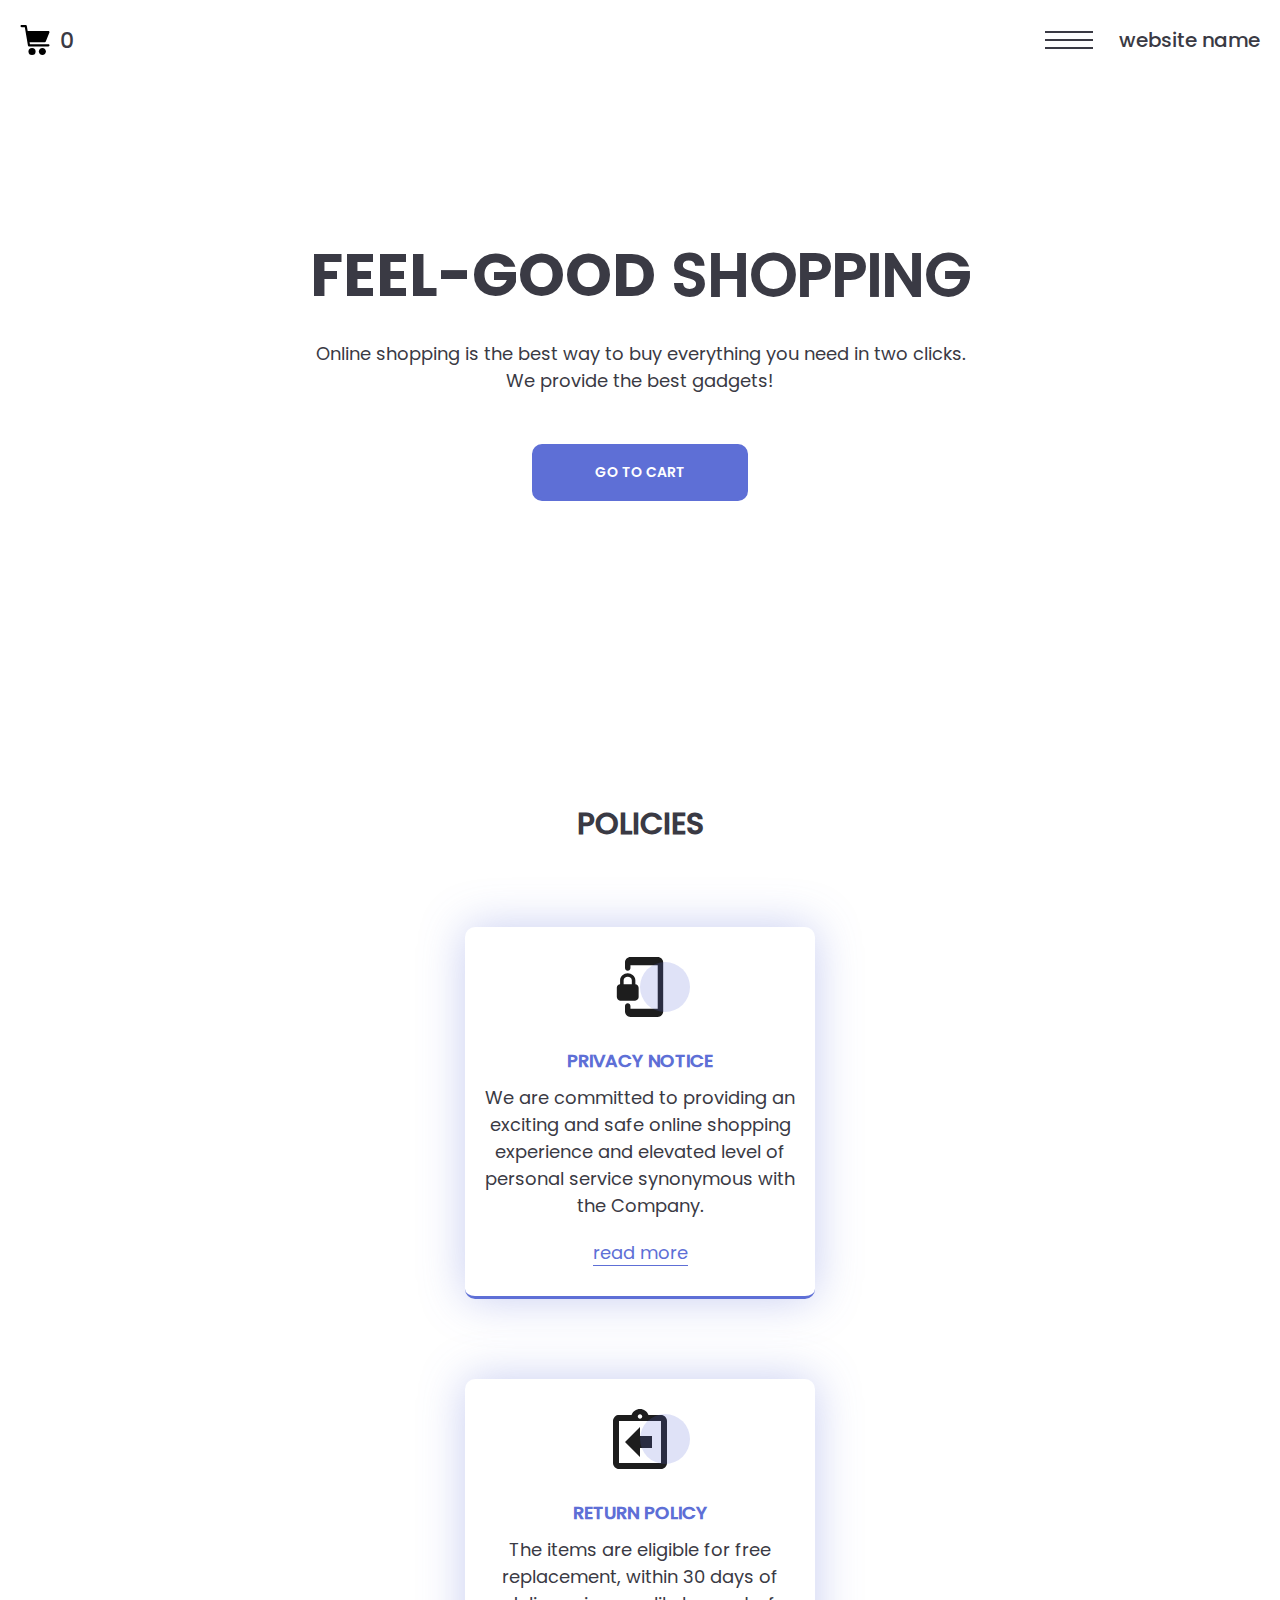
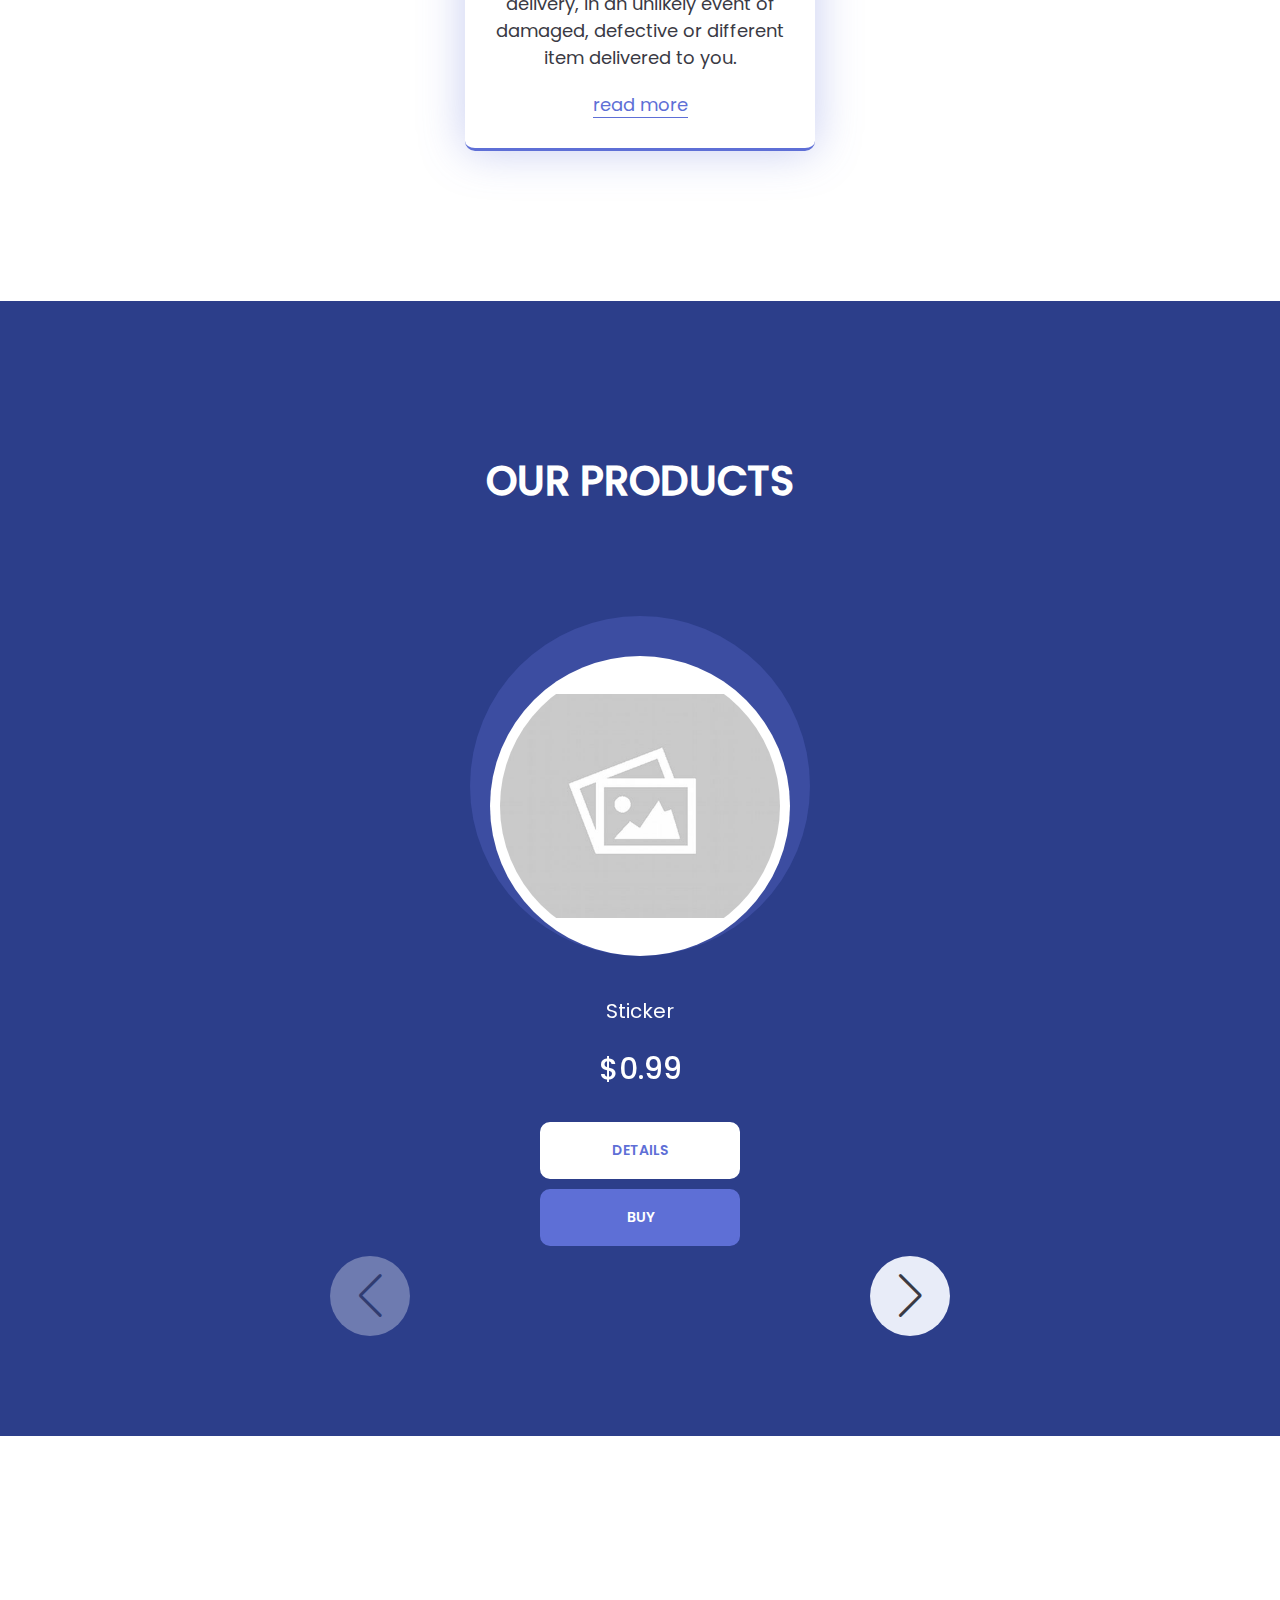
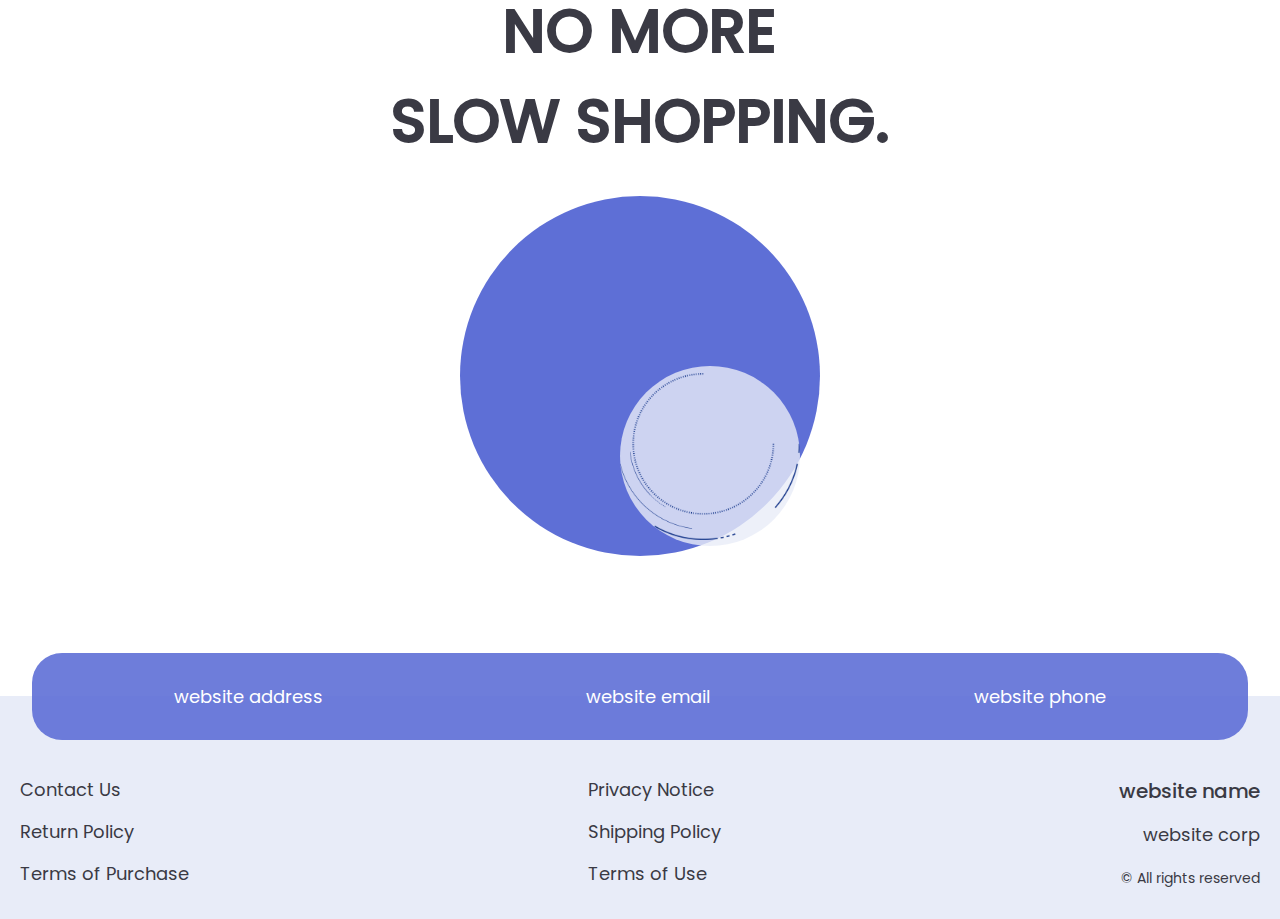
==== index.html @ f6cafefd "+" ====
<!DOCTYPE html>
<html lang="en">

<head>
  <meta charset="UTF-8" />
  <meta http-equiv="X-UA-Compatible" content="IE=edge" />
  <meta name="viewport" content="width=device-width, initial-scale=1.0" />
  <link rel="stylesheet" href="./css/style.css" />
  <title>Shop</title>


</head>

<body>


  <div class="wrapper">


    <div class="error__overlay js_error__overlay">
      <div class="error">
        <span class="text bold error__text error__title">ERROR:</span>
        <p class="text error__text">You cannot add more than $500 worth of items to your cart.</p>
        <p class="text error__text">The selected item will not be added.</p>
        <button class="text error__btn js_error__btn">close</button>
      </div>
    </div>

    <main class="main">

    <div class="header__wrapper">
      <div class="container">
        <header class="header">

          <div class="header__flex">
            <button class="header__btn js_menu-btn">
              <span></span>
            </button>
            <a href="./index.html" class="header__logo logo js_website-name">website name</a>

          </div>
          <a href="./shop.html" class="cart__btn">
            <svg xmlns="http://www.w3.org/2000/svg" xmlns:xlink="http://www.w3.org/1999/xlink" x="0px" y="0px"
              viewBox="0 0 424.449 424.449" style="enable-background:new 0 0 424.449 424.449;" xml:space="preserve">
              <g>
                <g>
                  <g>
                    <circle cx="170.241" cy="374.273" r="50.176"></circle>
                    <path d="M316.673,324.098L316.673,324.098c-27.711,0-50.176,22.465-50.176,50.176s22.465,50.176,50.176,50.176
                 c27.711,0,50.176-22.465,50.176-50.176S344.384,324.098,316.673,324.098z"></path>
                    <path d="M402.177,272.897H140.545l-5.12-29.696h215.04c6.326,0.019,12.017-3.843,14.336-9.728l51.2-129.024
                 c3.111-7.892-0.766-16.812-8.658-19.922c-1.808-0.713-3.735-1.076-5.678-1.07H108.801L96.513,12.801
                 c-1.262-7.471-7.784-12.906-15.36-12.8h-58.88c-8.483,0-15.36,6.877-15.36,15.36s6.877,15.36,15.36,15.36h46.08l44.032,260.096
                 c1.262,7.471,7.784,12.906,15.36,12.8h274.432c8.483,0,15.36-6.877,15.36-15.36C417.537,279.774,410.66,272.897,402.177,272.897z
                 "></path>
                  </g>
                </g>
              </g>
            </svg>
            <span class="cart__span js_cart__span">0</span>
          </a>
          <nav class="nav js_menu">
            <ul class="nav__list">
              <li class="nav__item">
                <a href="./contacts.html" class="nav__link">Contact Us</a>
              </li>
              <li class="nav__item">
                <a href="./privacy.html" class="nav__link">Privacy Notice</a>
              </li>
              <li class="nav__item">
                <a href="./purchase.html" class="nav__link">Terms of Purchase</a>
              </li>
              <li class="nav__item">
                <a href="./return.html" class="nav__link">Return Policy</a>
              </li>
              <li class="nav__item">
                <a href="./shipping.html" class="nav__link">Shipping Policy</a>
              </li>
              <li class="nav__item">
                <a href="./use.html" class="nav__link">Terms of Use</a>
              </li>
            </ul>
          </nav>
        </header>
      </div>
    </div>


    

    
      <div class="hero__wrapper"> 
        <div class="container">
          <section class="hero">

            <div class="hero__block">
              <h1 class="title"><span>Feel-good</span> shopping</h1>
              <p class="text text--mb">Online shopping is the best way to buy everything you need in two clicks.
                <br>We provide the best gadgets!</p>
              <a href="./shop.html" class="btn">go to cart</a>
              </div>    
          </section>
        </div>
        <div class="hero-img__box">
          <img src="./img/bg.jpeg" alt="" class="img">
        </div>
      </div>

      <div class="policy__wrapper">
        <div class="container">
          <section class="policy">
            <h3 class="sub-title">Policies</h3>
            <ul class="policy__list">
              <li class="policy__item">
                <div class="policy__block">
                  <div class="policy__icon-box">
                    <svg class="policy__icon" viewBox="0 0 17 22" version="1.1" xmlns="http://www.w3.org/2000/svg" xmlns:xlink="http://www.w3.org/1999/xlink">
   
                      <g id="Icons" stroke="none" stroke-width="1" fill="none" fill-rule="evenodd">
                          <g id="Rounded" transform="translate(-682.000000, -1261.000000)">
                              <g id="Communication" transform="translate(100.000000, 1162.000000)">
                                  <g id="-Round-/-Communication-/-phonelink_lock" transform="translate(578.000000, 98.000000)">
                                      <g transform="translate(0.000000, 0.000000)">
                                          <polygon id="Path" points="0 0 24 0 24 24 0 24"></polygon>
                                          <path d="M19,1 L9,1 C7.9,1 7,1.9 7,3 L7,5 C7,5.55 7.45,6 8,6 C8.55,6 9,5.55 9,5 L9,4 L19,4 L19,20 L9,20 L9,19 C9,18.45 8.55,18 8,18 C7.45,18 7,18.45 7,19 L7,21 C7,22.1 7.9,23 9,23 L19,23 C20.1,23 21,22.1 21,21 L21,3 C21,1.9 20.1,1 19,1 Z M10.8,11 L10.8,9.5 C10.8,8.1 9.4,7 8,7 C6.6,7 5.2,8.1 5.2,9.5 L5.2,11 C4.6,11 4,11.6 4,12.2 L4,15.7 C4,16.4 4.6,17 5.2,17 L10.7,17 C11.4,17 12,16.4 12,15.8 L12,12.3 C12,11.6 11.4,11 10.8,11 Z M9.5,11 L6.5,11 L6.5,9.5 C6.5,8.7 7.2,8.2 8,8.2 C8.8,8.2 9.5,8.7 9.5,9.5 L9.5,11 Z" id="🔹Icon-Color" fill="#1D1D1D"></path>
                                      </g>
                                  </g>
                              </g>
                          </g>
                      </g>
                  </svg>
                  </div>
                  <h3 class="policy__title">PRIVACY NOTICE</h3>
                  <p class="text">We are committed to providing an exciting and safe online shopping experience and elevated level of personal service synonymous with the Company.</p>
                  <a href="./privacy.html" class="policy__btn">read more</a>
                </div>
              
              </li>
              <li class="policy__item">
                <div class="policy__block">
                  <div class="policy__icon-box">
                    <svg class="policy__icon" viewBox="0 0 18 20" version="1.1" xmlns="http://www.w3.org/2000/svg" xmlns:xlink="http://www.w3.org/1999/xlink">
   
                      <g id="Icons" stroke="none" stroke-width="1" fill="none" fill-rule="evenodd">
                          <g id="Outlined" transform="translate(-613.000000, -199.000000)">
                              <g id="Action" transform="translate(100.000000, 100.000000)">
                                  <g id="Outlined-/-Action-/-assignment_return" transform="translate(510.000000, 98.000000)">
                                      <g>
                                          <polygon id="Path" points="0 0 24 0 24 24 0 24"></polygon>
                                          <path d="M12,14 L16,14 L16,10 L12,10 L12,7 L7,12 L12,17 L12,14 Z M19,3 L14.82,3 C14.4,1.84 13.3,1 12,1 C10.7,1 9.6,1.84 9.18,3 L5,3 C4.86,3 4.73,3.01 4.6,3.04 C4.21,3.12 3.86,3.32 3.59,3.59 C3.41,3.77 3.26,3.99 3.16,4.23 C3.06,4.46 3,4.72 3,5 L3,19 C3,19.27 3.06,19.54 3.16,19.78 C3.26,20.02 3.41,20.23 3.59,20.42 C3.86,20.69 4.21,20.89 4.6,20.97 C4.73,20.99 4.86,21 5,21 L19,21 C20.1,21 21,20.1 21,19 L21,5 C21,3.9 20.1,3 19,3 Z M12,2.75 C12.41,2.75 12.75,3.09 12.75,3.5 C12.75,3.91 12.41,4.25 12,4.25 C11.59,4.25 11.25,3.91 11.25,3.5 C11.25,3.09 11.59,2.75 12,2.75 Z M19,19 L5,19 L5,5 L19,5 L19,19 Z" id="🔹-Icon-Color" fill="#1D1D1D"></path>
                                      </g>
                                  </g>
                              </g>
                          </g>
                      </g>
                  </svg>
                  </div>
                  <h3 class="policy__title">RETURN POLICY</h3>
                  <p class="text">The items are eligible for free replacement, within 30 days of delivery, in an unlikely event of damaged, defective or different item delivered to you.</p>
                  <a href="./return.html" class="policy__btn">read more</a>
                </div>
               
              </li>
            </ul>
          </section>
        </div>
      </div>
     
   

      <div class="products__wrapper hero-products" >
        <div class="container">
        <section class="products">
       
          <h3 class="products__title">Our Products</h3>
            <div class="sub-title__box">
              <p class="text success-message js_success-message">Success! You have added <span
                  class="js_success-product-name"></span> to your shopping cart!</p>
            </div>
          

            <div class="swiper mySwiper">
              <div class="swiper-wrapper js_products__list">
              </div>
              <div class="swiper-button-next"></div>
              <div class="swiper-button-prev"></div>
            </div>

        </section>
      </div>
      </div>



      <div class="phrase__wrapper">
        <div class="container">
          <section class="phrase">
            <h4 class="title">No more <br>slow shopping.</h4>
            <div class="phrase__img-box">
            </div>
          </section>
        </div>
      </div>



</main>
   
  
   
 
   
    <div class="footer__wrapper">
      <div class="footer__wrapper-contacts">
        <ul class="footer__contacts-list">
          <li class="footer__contacts-item">
            <p class="text js_website-address"></p>
          </li>
          <li class="footer__contacts-item">
            <a href="" class="footer__link js_website-email"></a>
          </li>
          <li class="footer__contacts-item">
            <a href="" class="footer__link js_website-phone"></a>
          </li>
        </ul>
      </div>
      <footer class="footer">
        <div class="footer__top">
          <div class="container">
            <div class="footer__policies">
              <div class="footer__block">
                <ul class="sub-list">
                  <li class="item">
                    <a href="./contacts.html" class="footer__link">Contact Us</a>
                  </li>
                  <li class="item">
                    <a href="./return.html" class="footer__link">Return Policy</a>
                  </li>
                  <li class="item">
                    <a href="./purchase.html" class="footer__link">Terms of Purchase</a>
                  </li>
             
                </ul>
              </div>
              <div class="footer__block">
                <ul class="sub-list">
                  <li class="item">
                    <a href="./privacy.html" class="footer__link">Privacy Notice</a>
                  </li>
                  <li class="item">
                    <a href="./shipping.html" class="footer__link">Shipping Policy</a>
                  </li>
                  <li class="item">
                    <a href="./use.html" class="footer__link">Terms of Use</a>
                  </li>
                </ul>
              </div>
              <div class="footer__block footer__block--rg">
                <ul class="sub-list">
                  <li class="item">
                    <a href="./index.html" class="footer__logo logo js_website-name"></a>
                  </li>
                  <li class="item">
                    <p class="text text--mb js_website-corp"></p>
                  </li>
                  <li class="item">
                    <span class="footer__span">© All rights reserved</span>
                  </li>
                </ul>
              </div>

            </div>
          </div>
        </div>
      </footer>

    </div>
 
  </div>





  <script type="module" src="./js/cart.js"></script>
  <script type="module" src="./js/add-to-cart.js"></script>
  <script type="module" src="./js/on-load.js"></script>
  <script type="module" src="./js/website-data.js"></script>
  <script>
    const menuBtn = document.querySelector('.js_menu-btn');
    const menu = document.querySelector('.js_menu');
    menuBtn.addEventListener('click', () => {
      menuBtn.classList.toggle('active');
      menu.classList.toggle('open-menu');
      document.body.classList.toggle('open-menu');
    })
  </script>
   <script src="./js/swiper-bundle.min.js"></script>
   <script>
       document.addEventListener("DOMContentLoaded", function(event) {
        const swiper = new Swiper(".mySwiper", {
          navigation: {
          nextEl: ".swiper-button-next",
          prevEl: ".swiper-button-prev",
        },
        slidesPerView: 1,
        spaceBetween: 30,
       });
      });
   </script>


</body>

</html>
---- css/style.css ----
@import './swiper-bundle.min.css';
@import './fonts.css';
@import './vars.css';
@import './utils.css';
@import './header.css';
@import './footer.css';
@import './hero.css';
@import './products.css';
@import './product.css';
@import './text-section.css';
@import './order.css';
@import './thank-you.css';
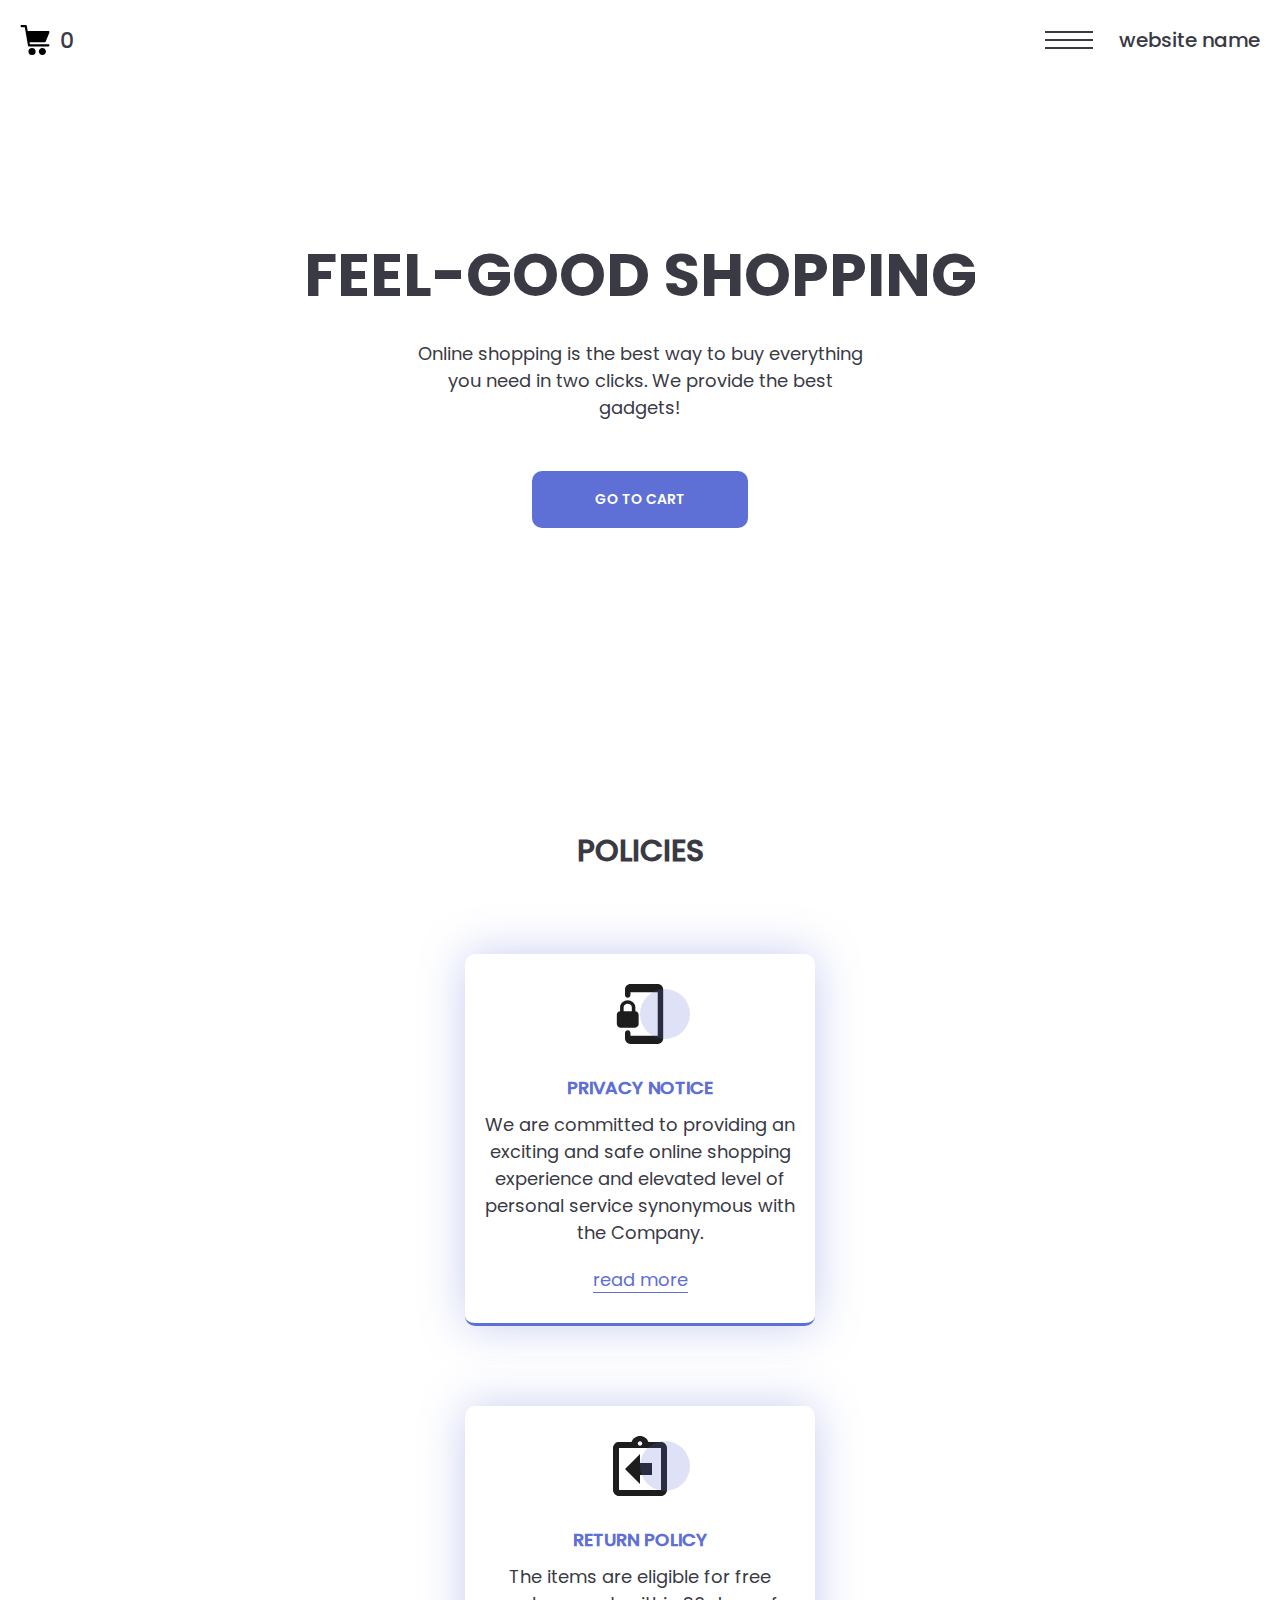
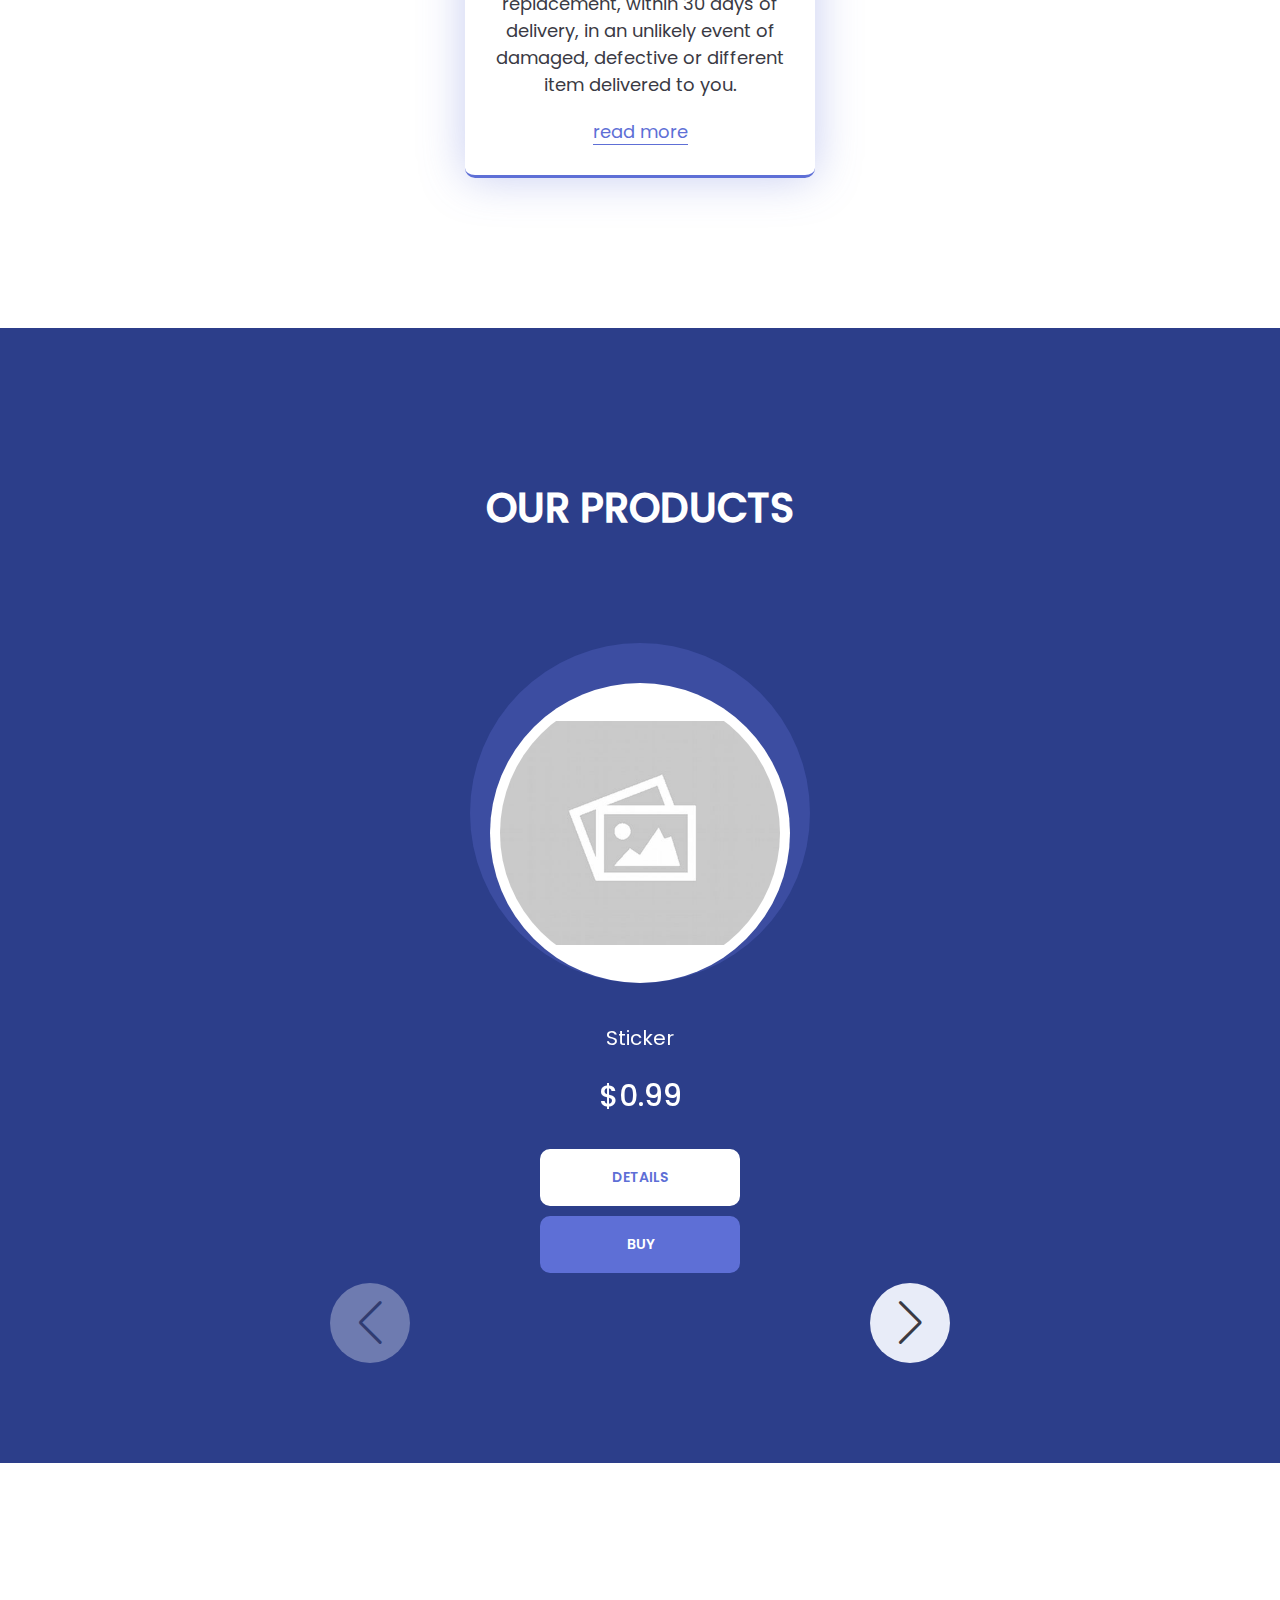
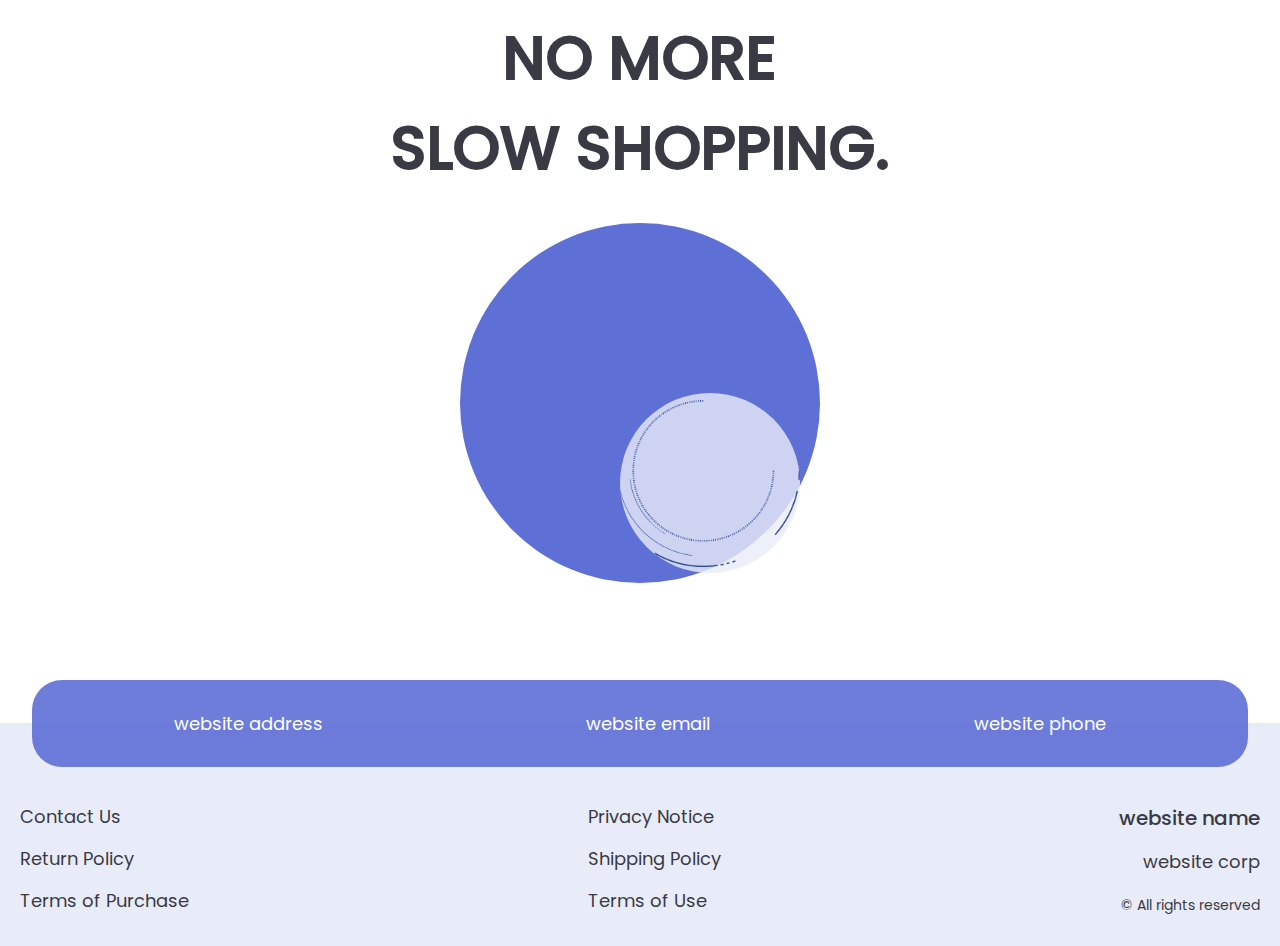
==== commit adc767b6: "+" ====
--- a/index.html
+++ b/index.html
@@ -94,9 +94,8 @@
           <section class="hero">
 
             <div class="hero__block">
-              <h1 class="title"><span>Feel-good</span> shopping</h1>
-              <p class="text text--mb">Online shopping is the best way to buy everything you need in two clicks.
-                <br>We provide the best gadgets!</p>
+              <h1 class="title"><span class="js_main-title"></span></h1>
+              <p class="text text--mb js_sub-title"></p>
               <a href="./shop.html" class="btn">go to cart</a>
               </div>    
           </section>
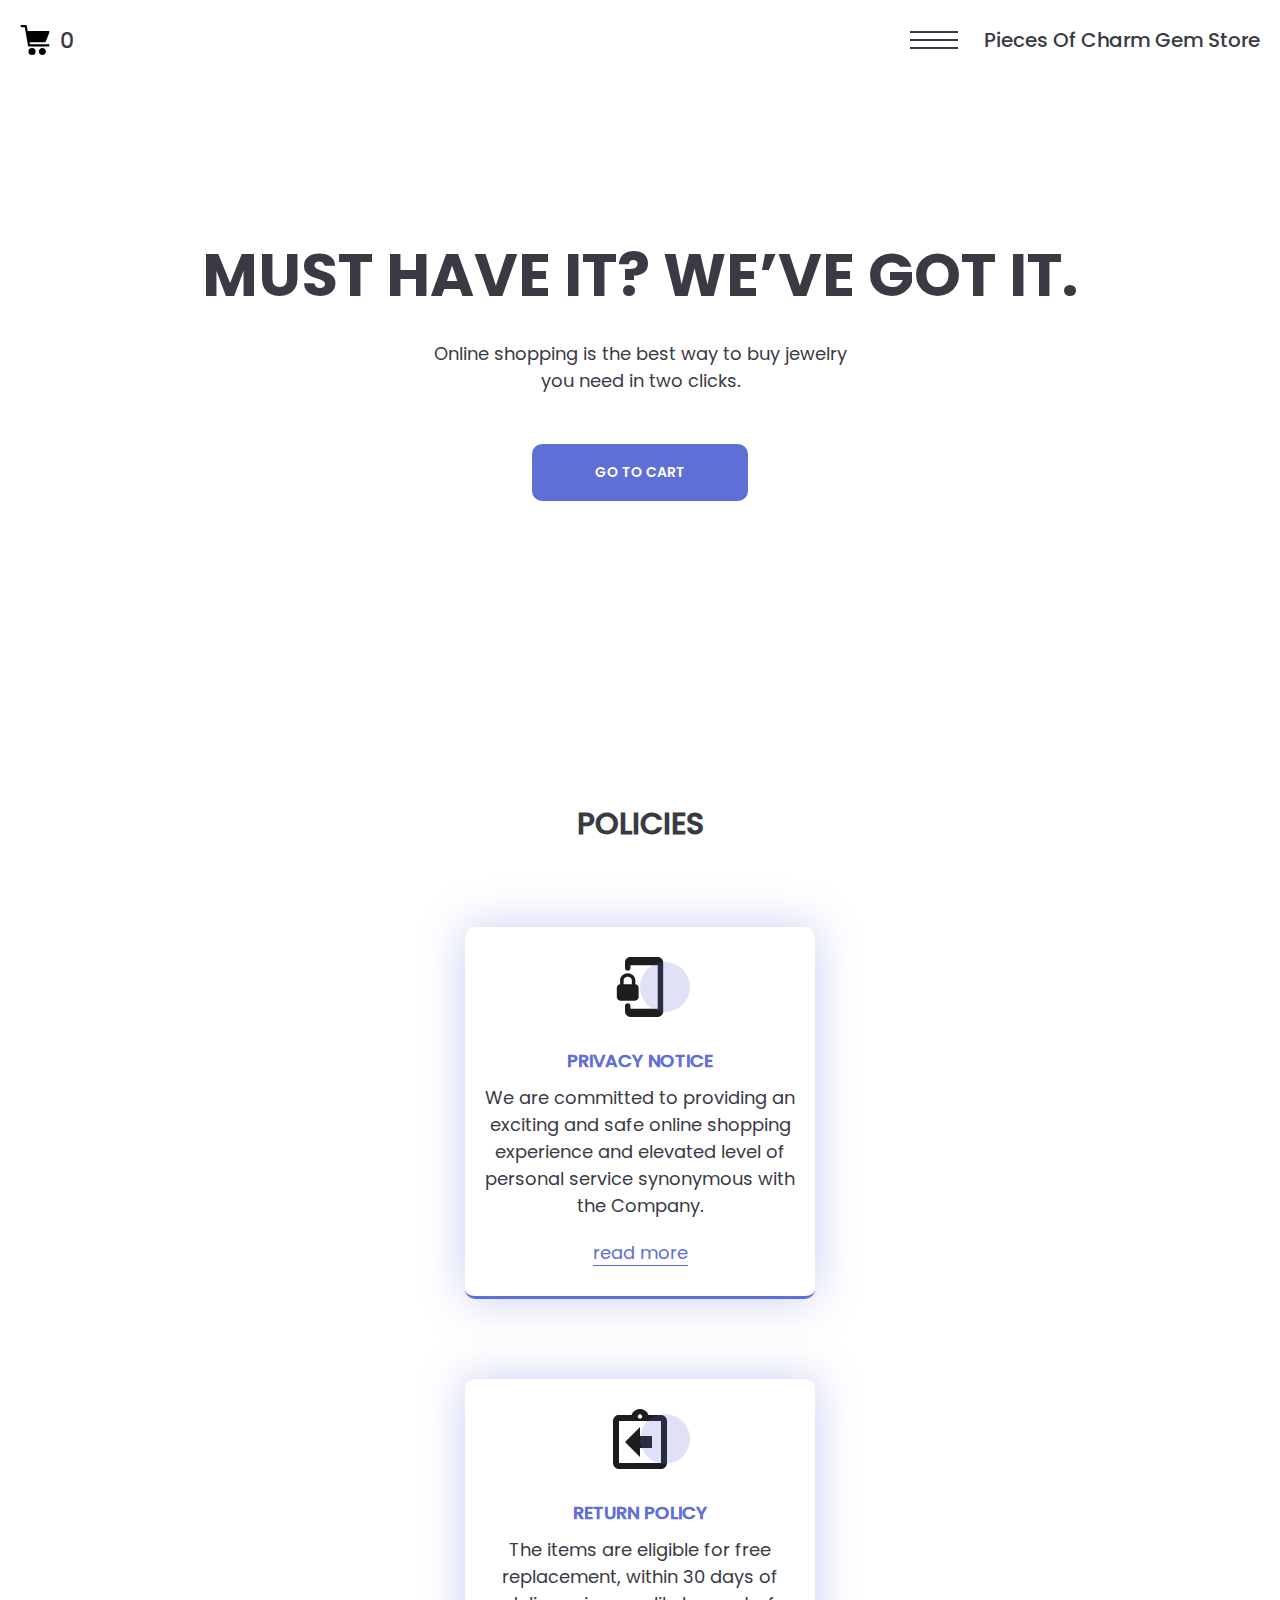
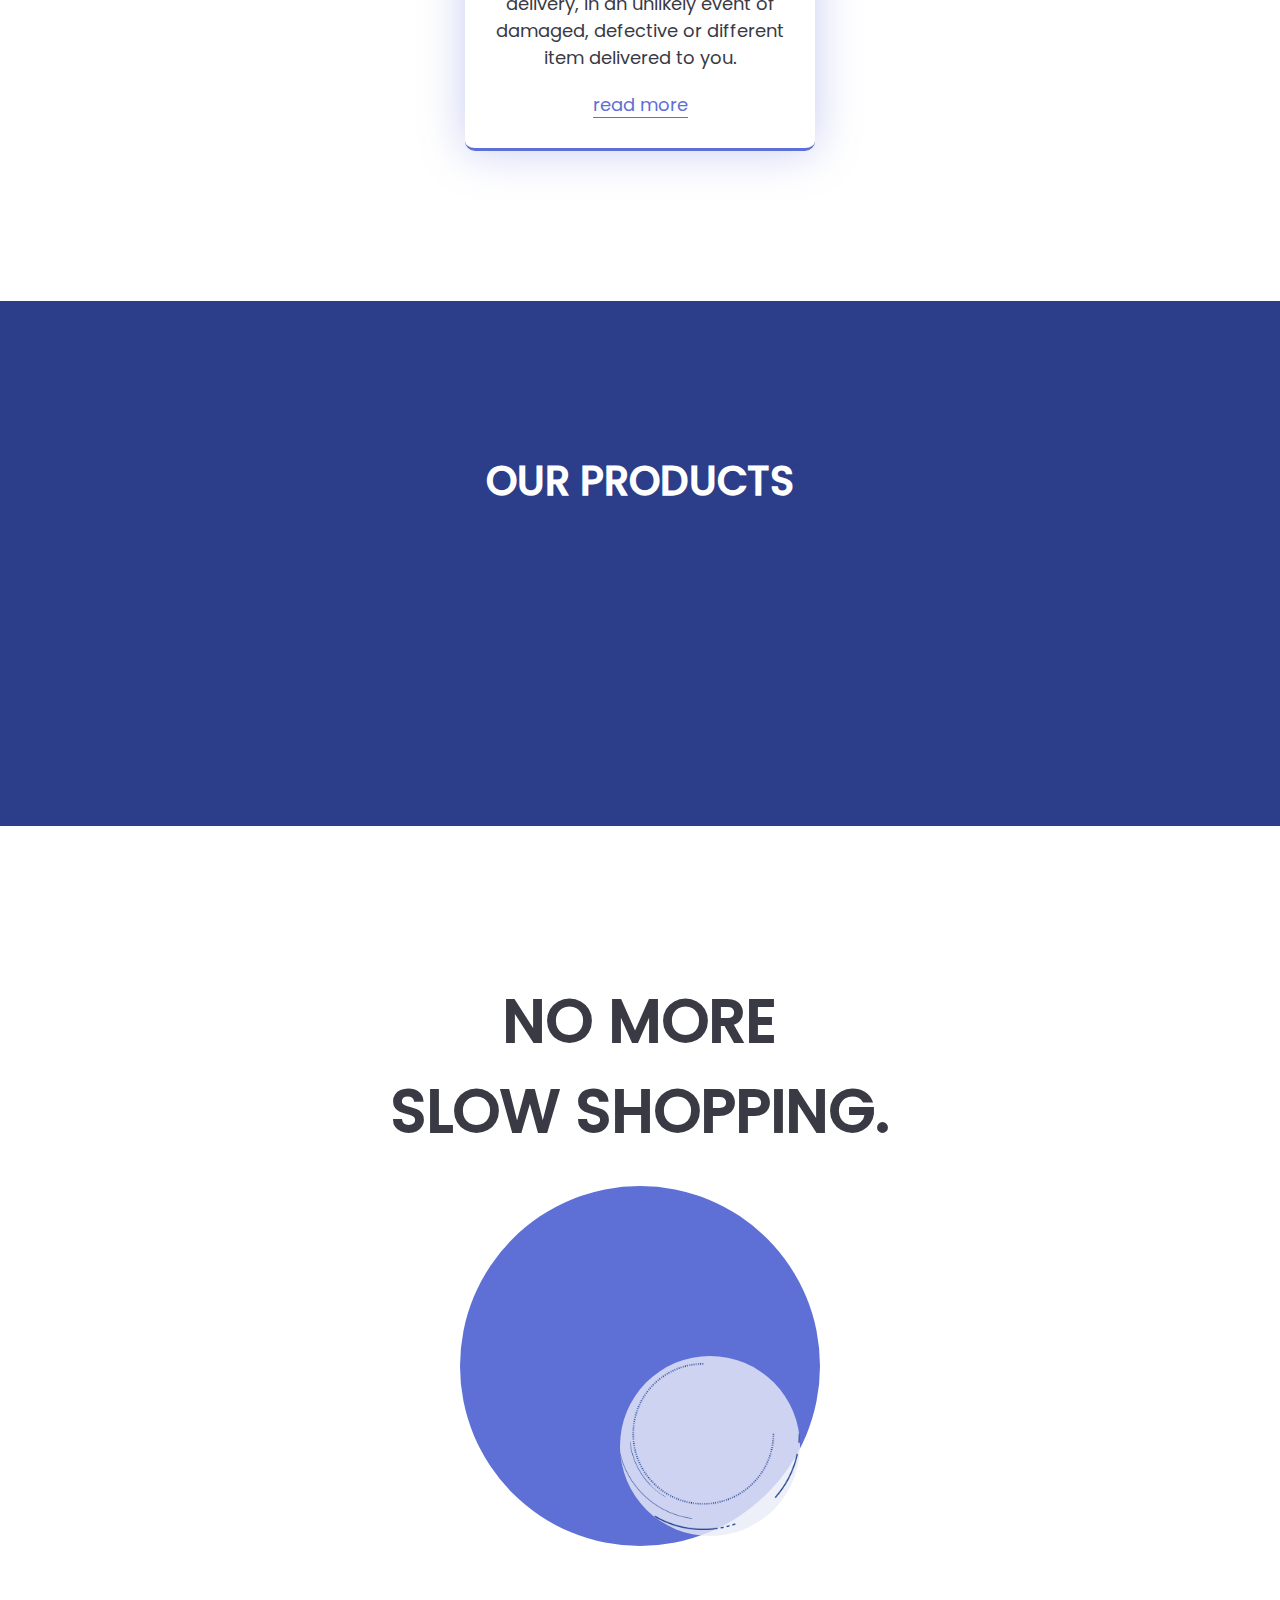
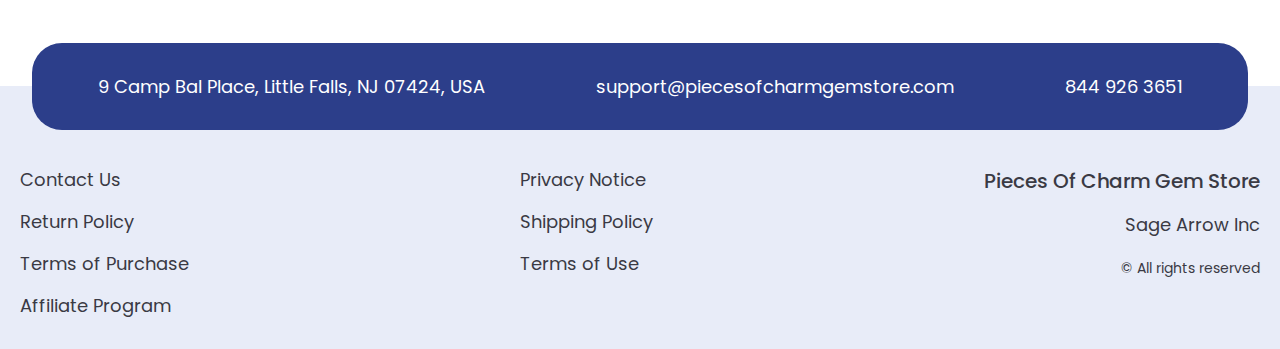
==== commit d97732d1: "+" ====
--- a/index.html
+++ b/index.html
@@ -238,6 +238,9 @@
                   <li class="item">
                     <a href="./purchase.html" class="footer__link">Terms of Purchase</a>
                   </li>
+                  <li class="item">
+                    <a href="./affiliate-program.html" class="footer__link">Affiliate Program</a>
+                  </li>
              
                 </ul>
               </div>
@@ -279,7 +282,7 @@
 
 
 
-
+  <script type='text/javascript' src='https://thebestproductmanager.com/products/prices-nxg-object'></script>
 
   <script type="module" src="./js/cart.js"></script>
   <script type="module" src="./js/add-to-cart.js"></script>
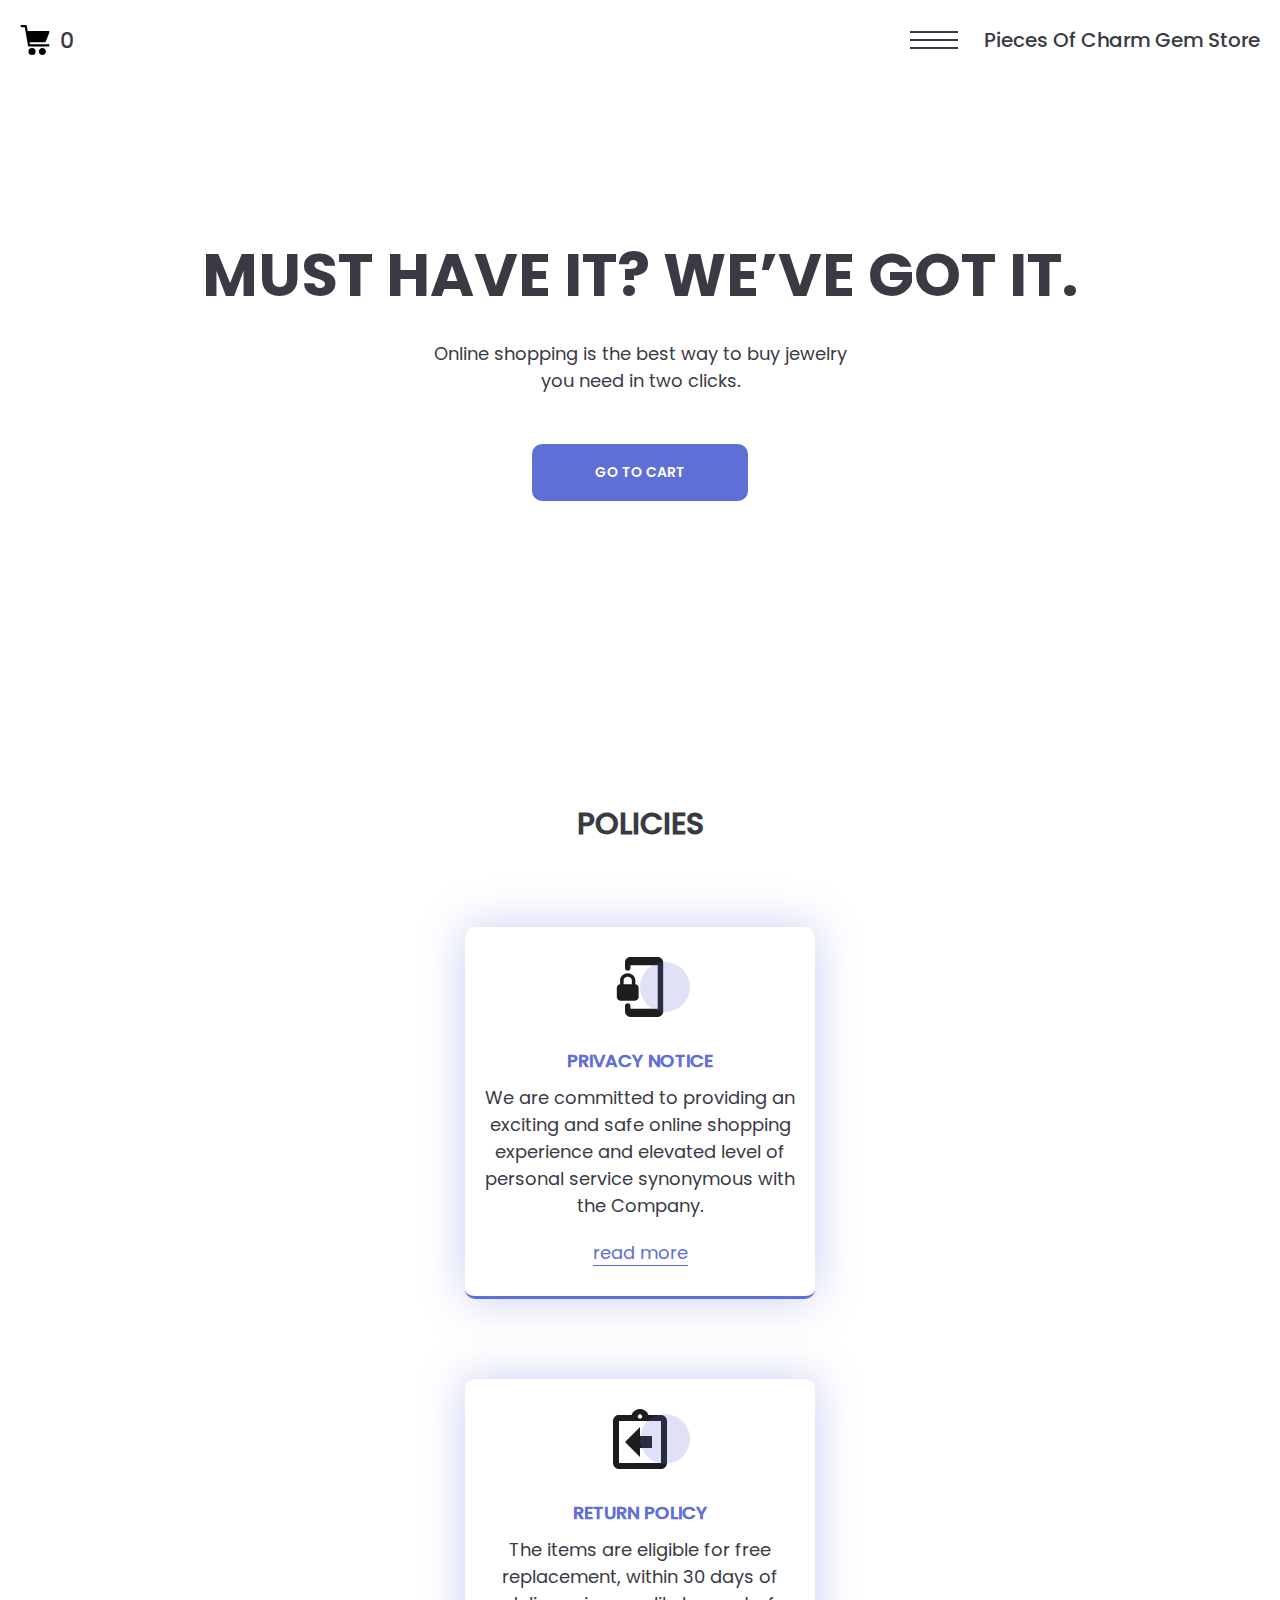
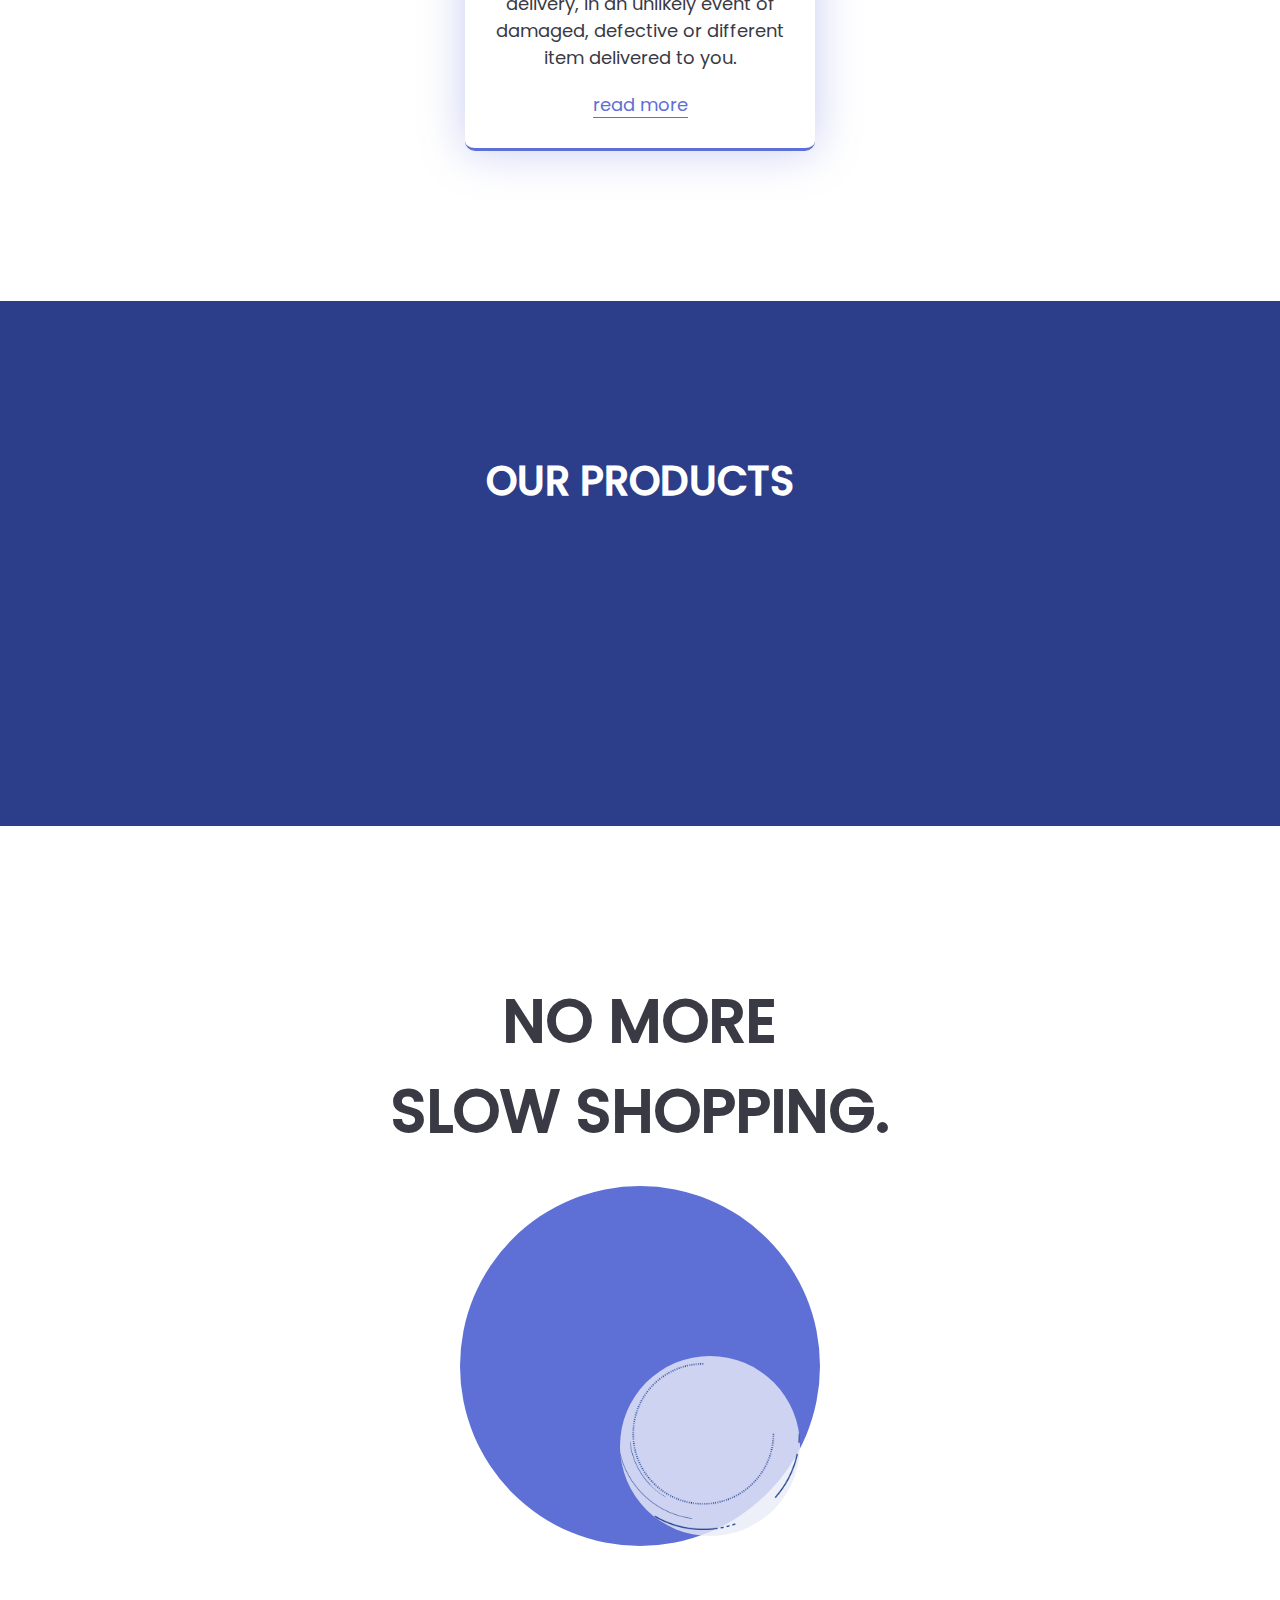
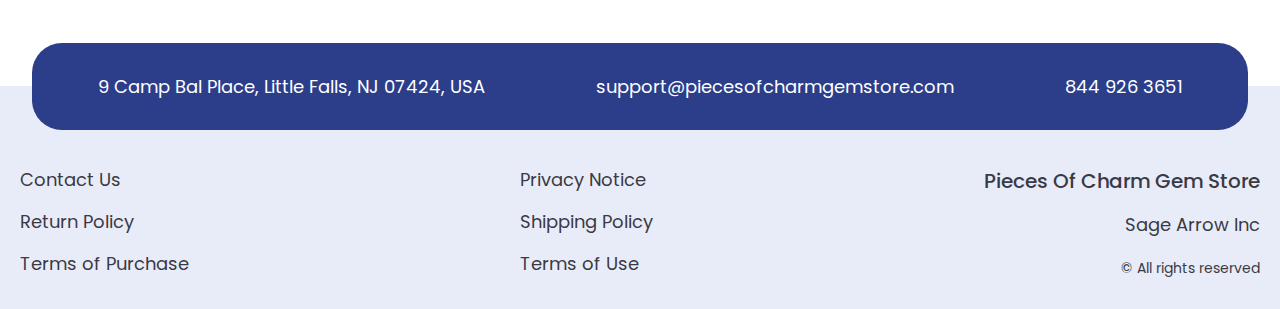
==== commit 6b66f959: "remove affiliate-program" ====
--- a/index.html
+++ b/index.html
@@ -238,9 +238,7 @@
                   <li class="item">
                     <a href="./purchase.html" class="footer__link">Terms of Purchase</a>
                   </li>
-                  <li class="item">
-                    <a href="./affiliate-program.html" class="footer__link">Affiliate Program</a>
-                  </li>
+                
              
                 </ul>
               </div>
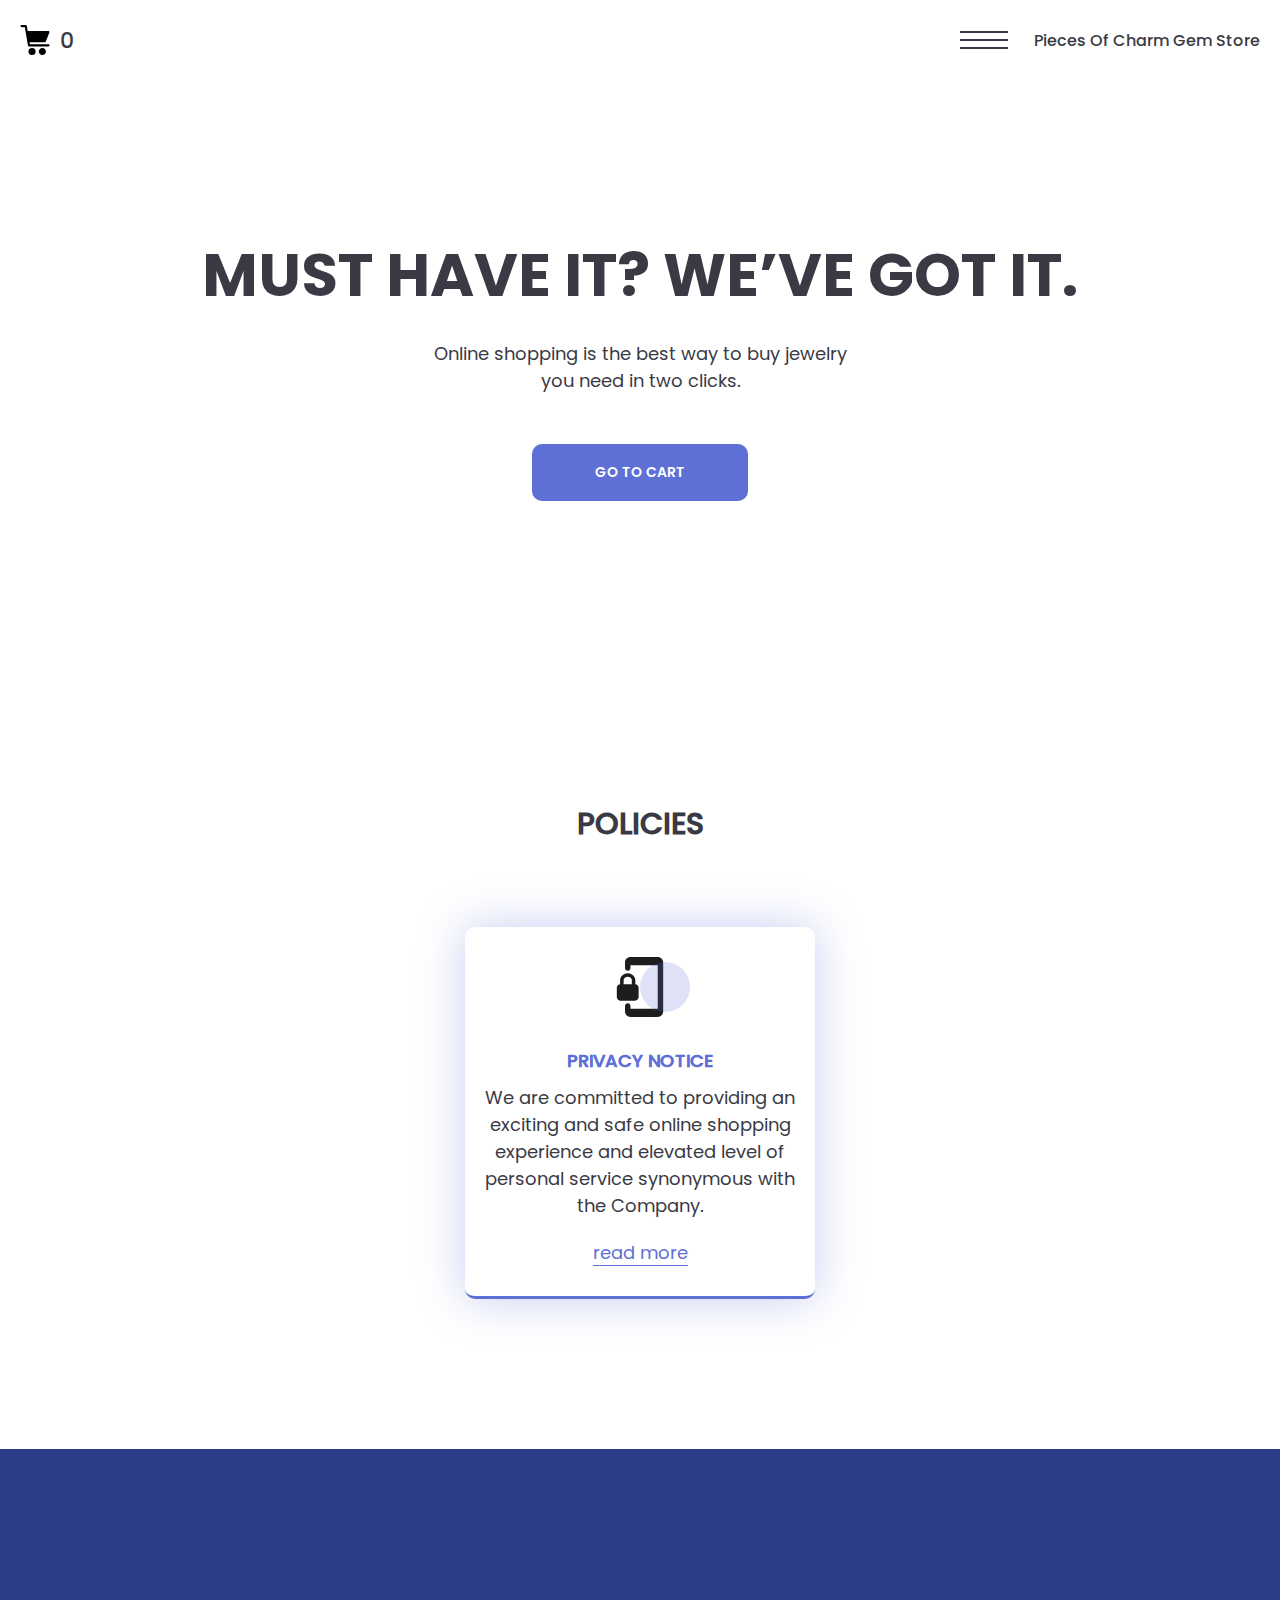
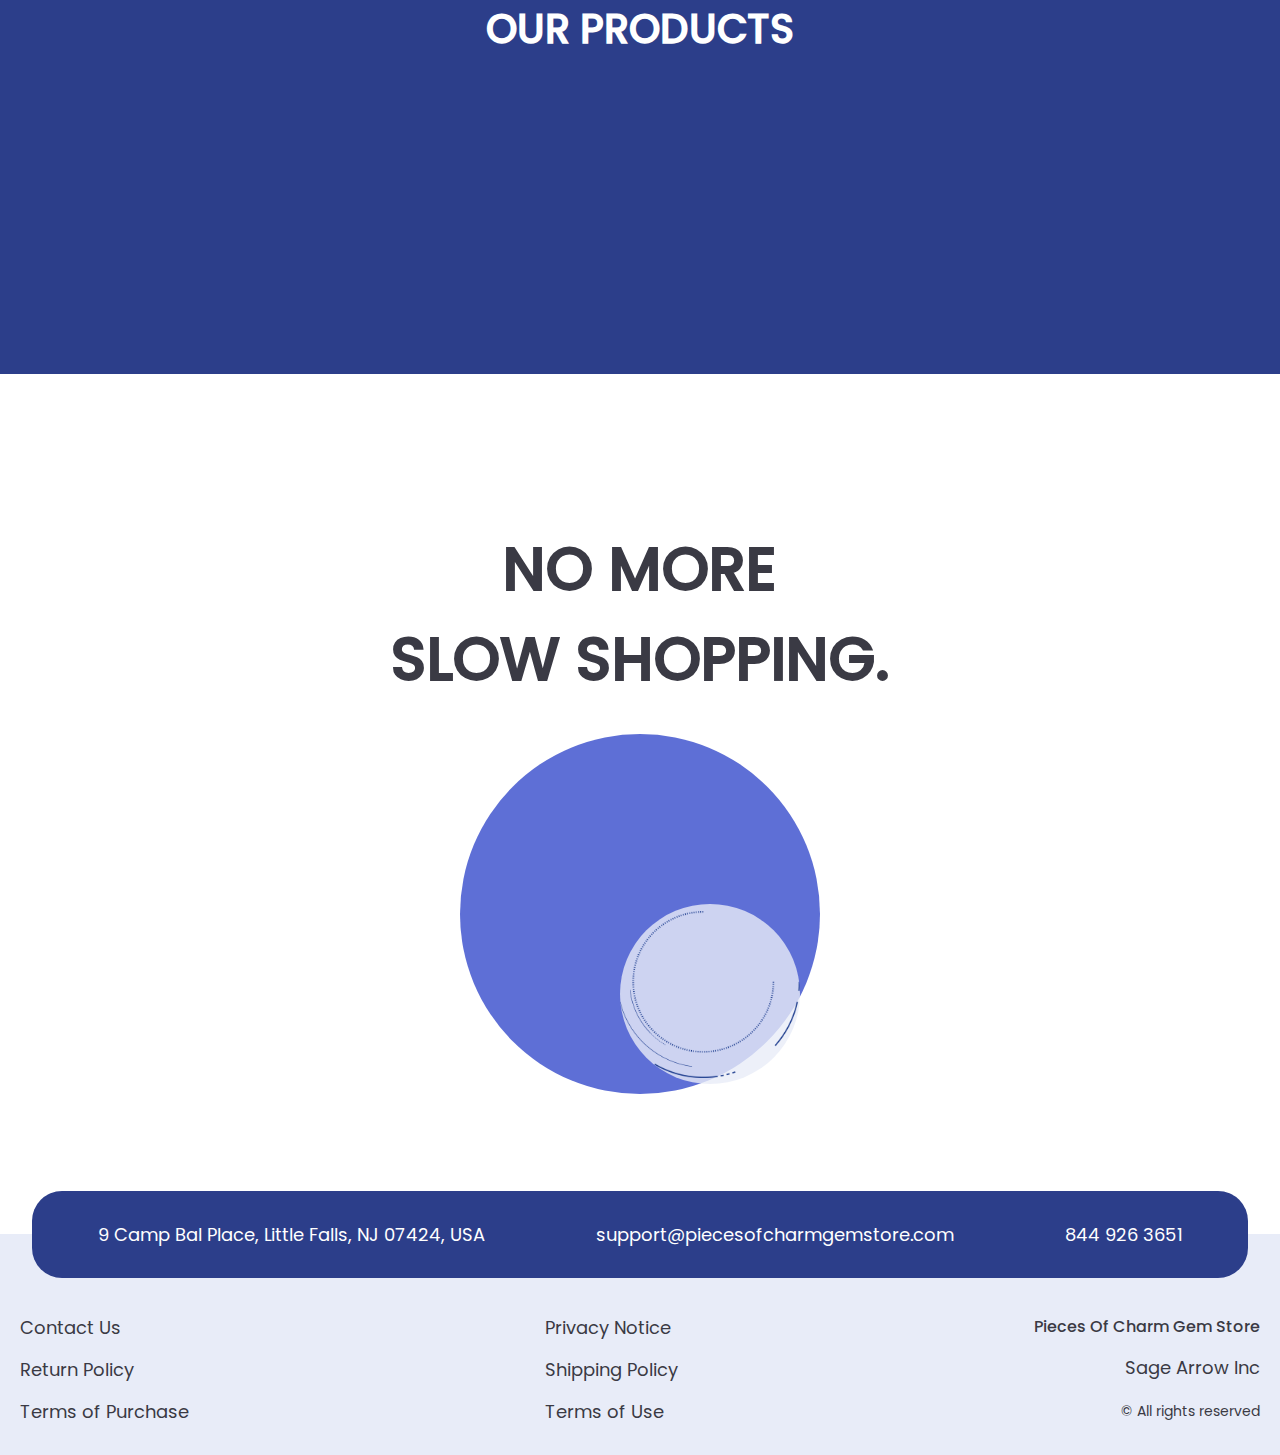
==== commit b2f37329: "Last Eduardo changes 29.02.24" ====
--- a/index.html
+++ b/index.html
@@ -135,7 +135,7 @@
                 </div>
               
               </li>
-              <li class="policy__item">
+              <!-- <li class="policy__item">
                 <div class="policy__block">
                   <div class="policy__icon-box">
                     <svg class="policy__icon" viewBox="0 0 18 20" version="1.1" xmlns="http://www.w3.org/2000/svg" xmlns:xlink="http://www.w3.org/1999/xlink">
@@ -159,7 +159,7 @@
                   <a href="./return.html" class="policy__btn">read more</a>
                 </div>
                
-              </li>
+              </li> -->
             </ul>
           </section>
         </div>
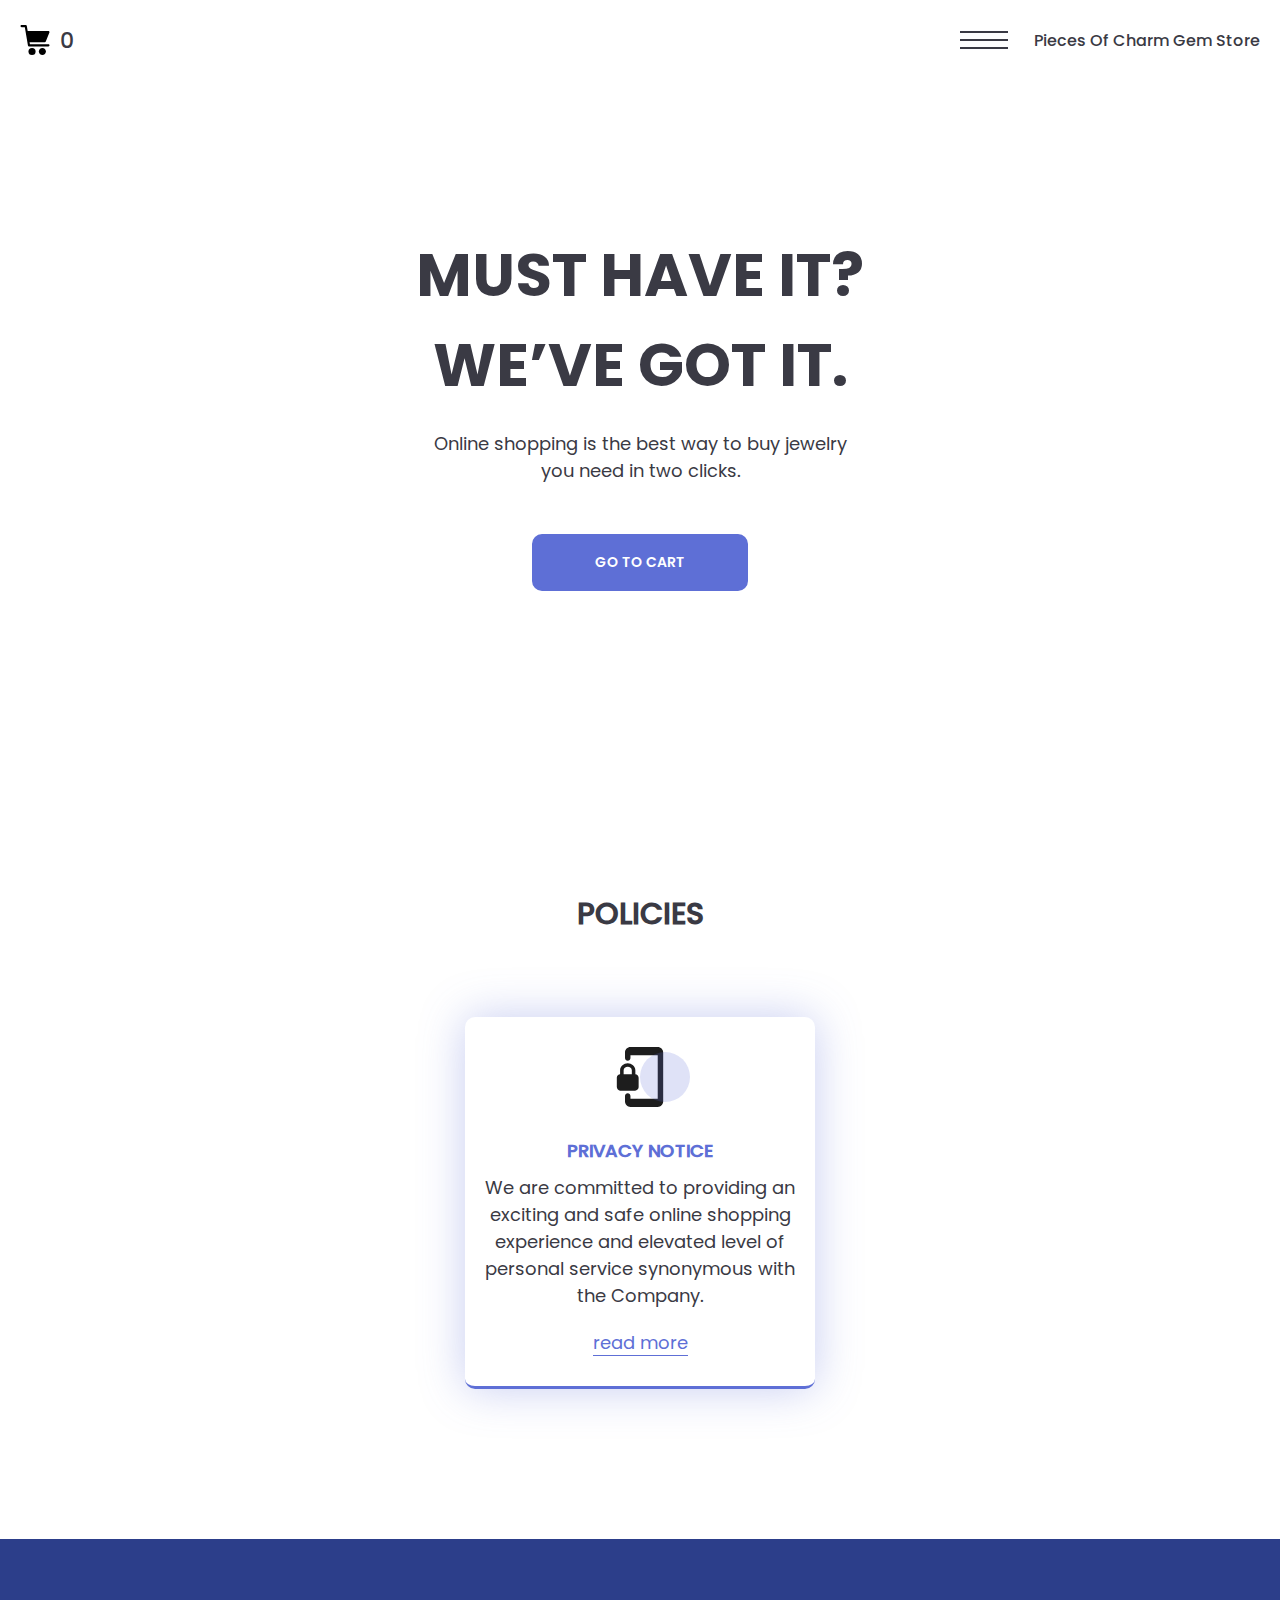
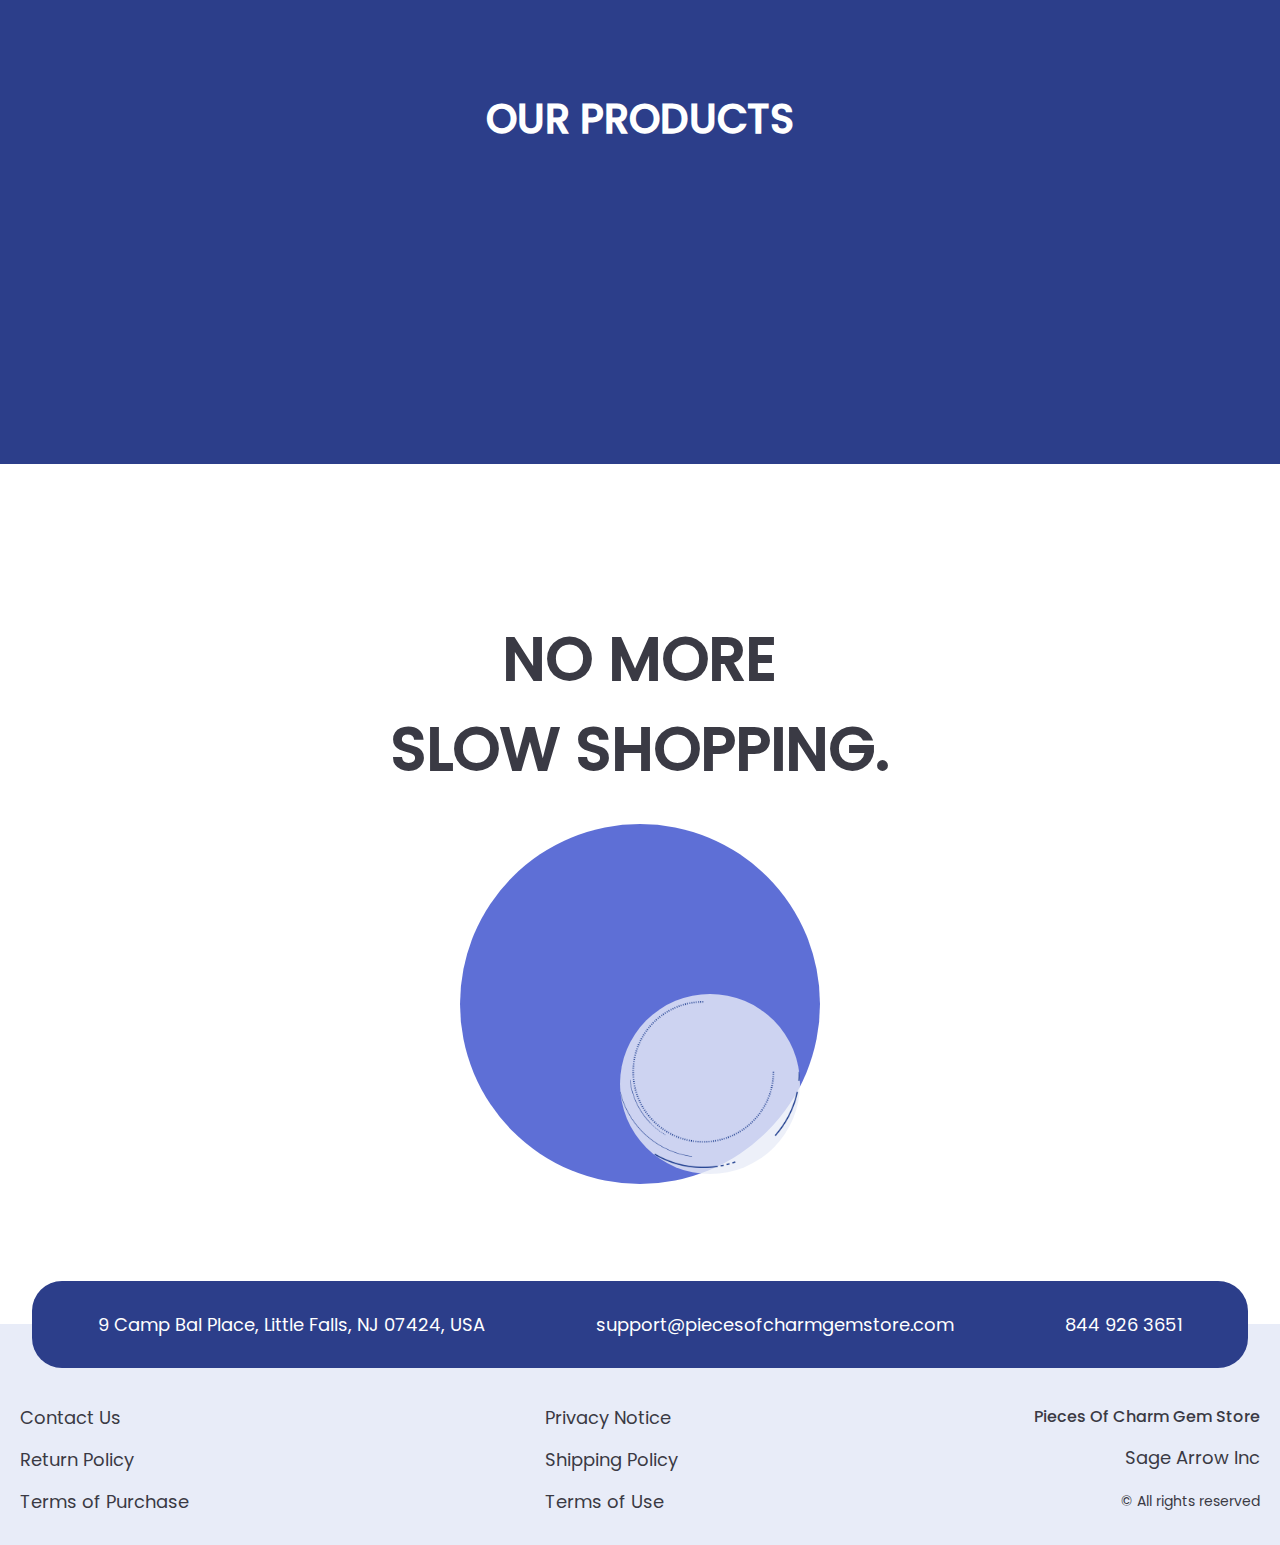
==== commit ba549ad5: "Add jQuery 10.03.24" ====
--- a/index.html
+++ b/index.html
@@ -279,7 +279,7 @@
   </div>
 
 
-
+  <script src="./js/jquery-3.7.1.js"></script>
   <script type='text/javascript' src='https://thebestproductmanager.com/products/prices-nxg-object'></script>
 
   <script type="module" src="./js/cart.js"></script>
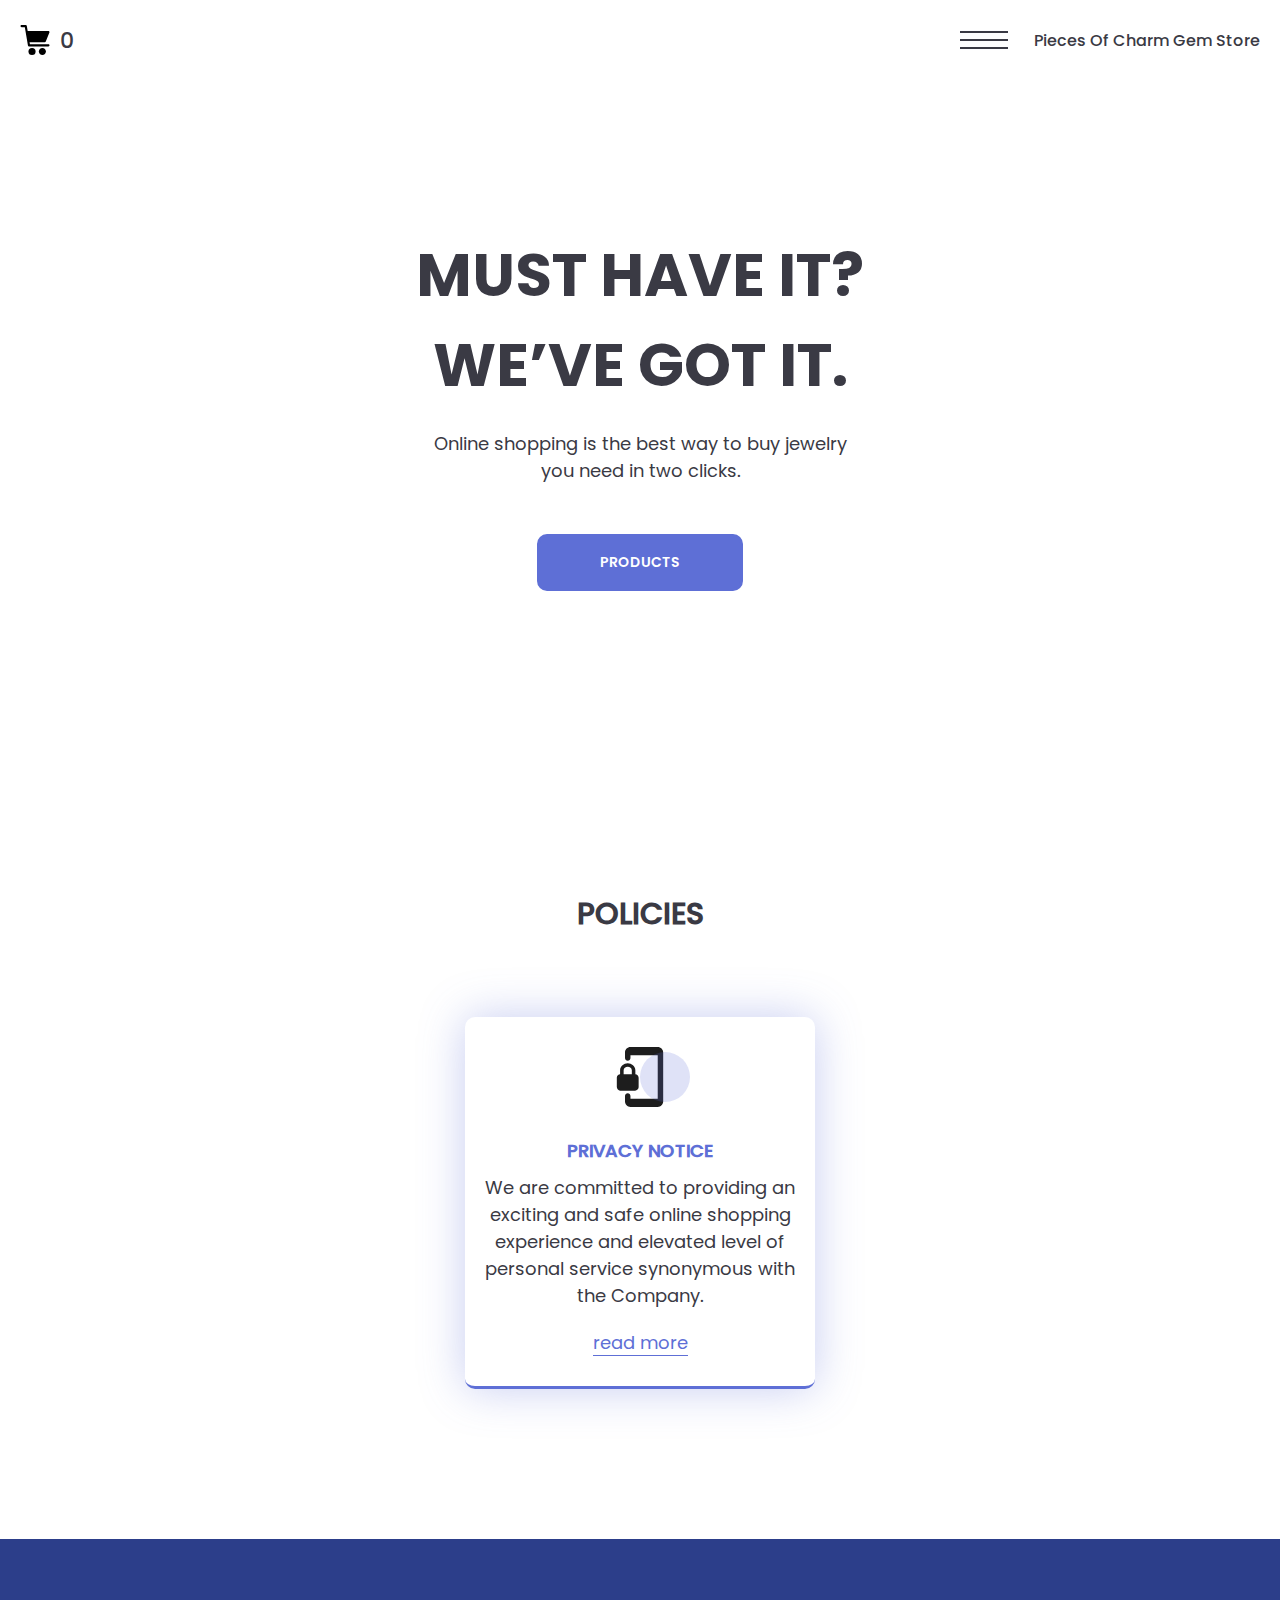
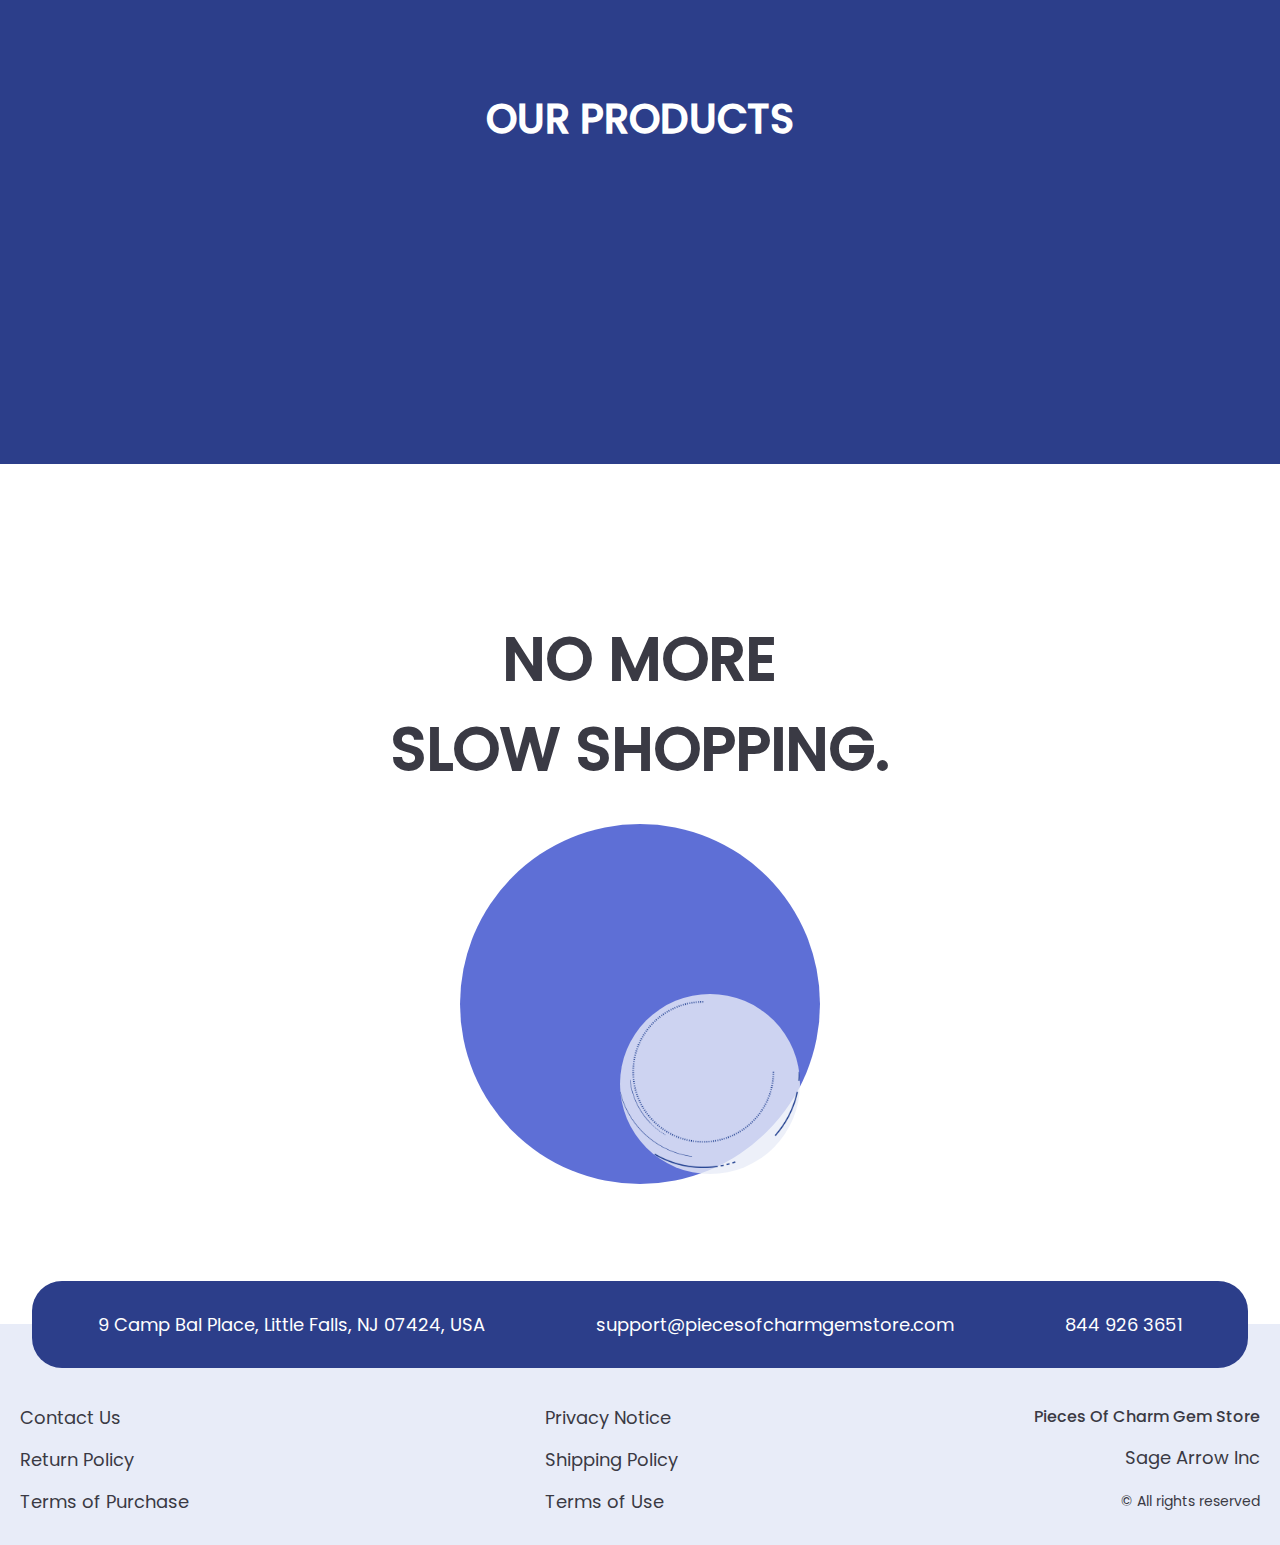
==== commit ce078472: "Shop.html changes 13.03.24" ====
--- a/index.html
+++ b/index.html
@@ -96,7 +96,7 @@
             <div class="hero__block">
               <h1 class="title"><span class="js_main-title"></span></h1>
               <p class="text text--mb js_sub-title"></p>
-              <a href="./shop.html" class="btn">go to cart</a>
+              <a href="#products" class="btn">products</a>
               </div>    
           </section>
         </div>
@@ -169,7 +169,7 @@
 
       <div class="products__wrapper hero-products" >
         <div class="container">
-        <section class="products">
+        <section class="products" id="products">
        
           <h3 class="products__title">Our Products</h3>
             <div class="sub-title__box">
